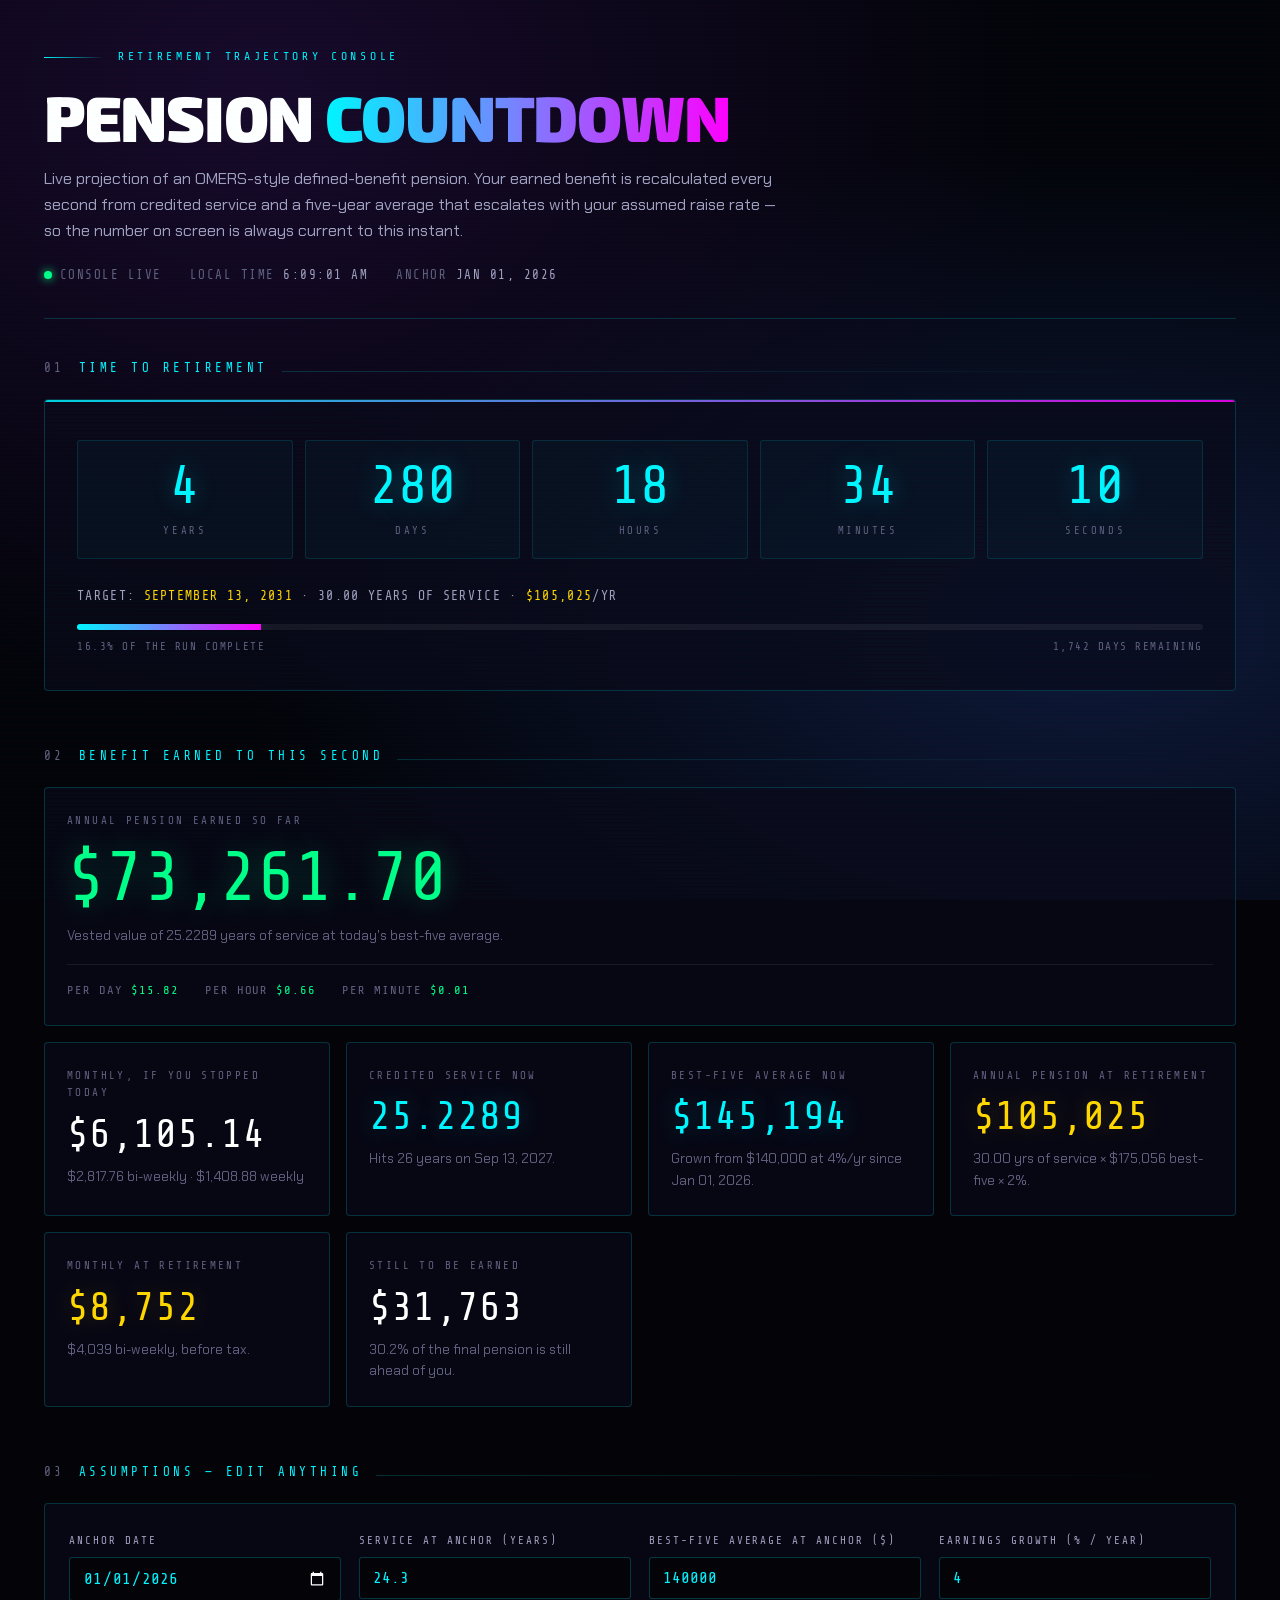
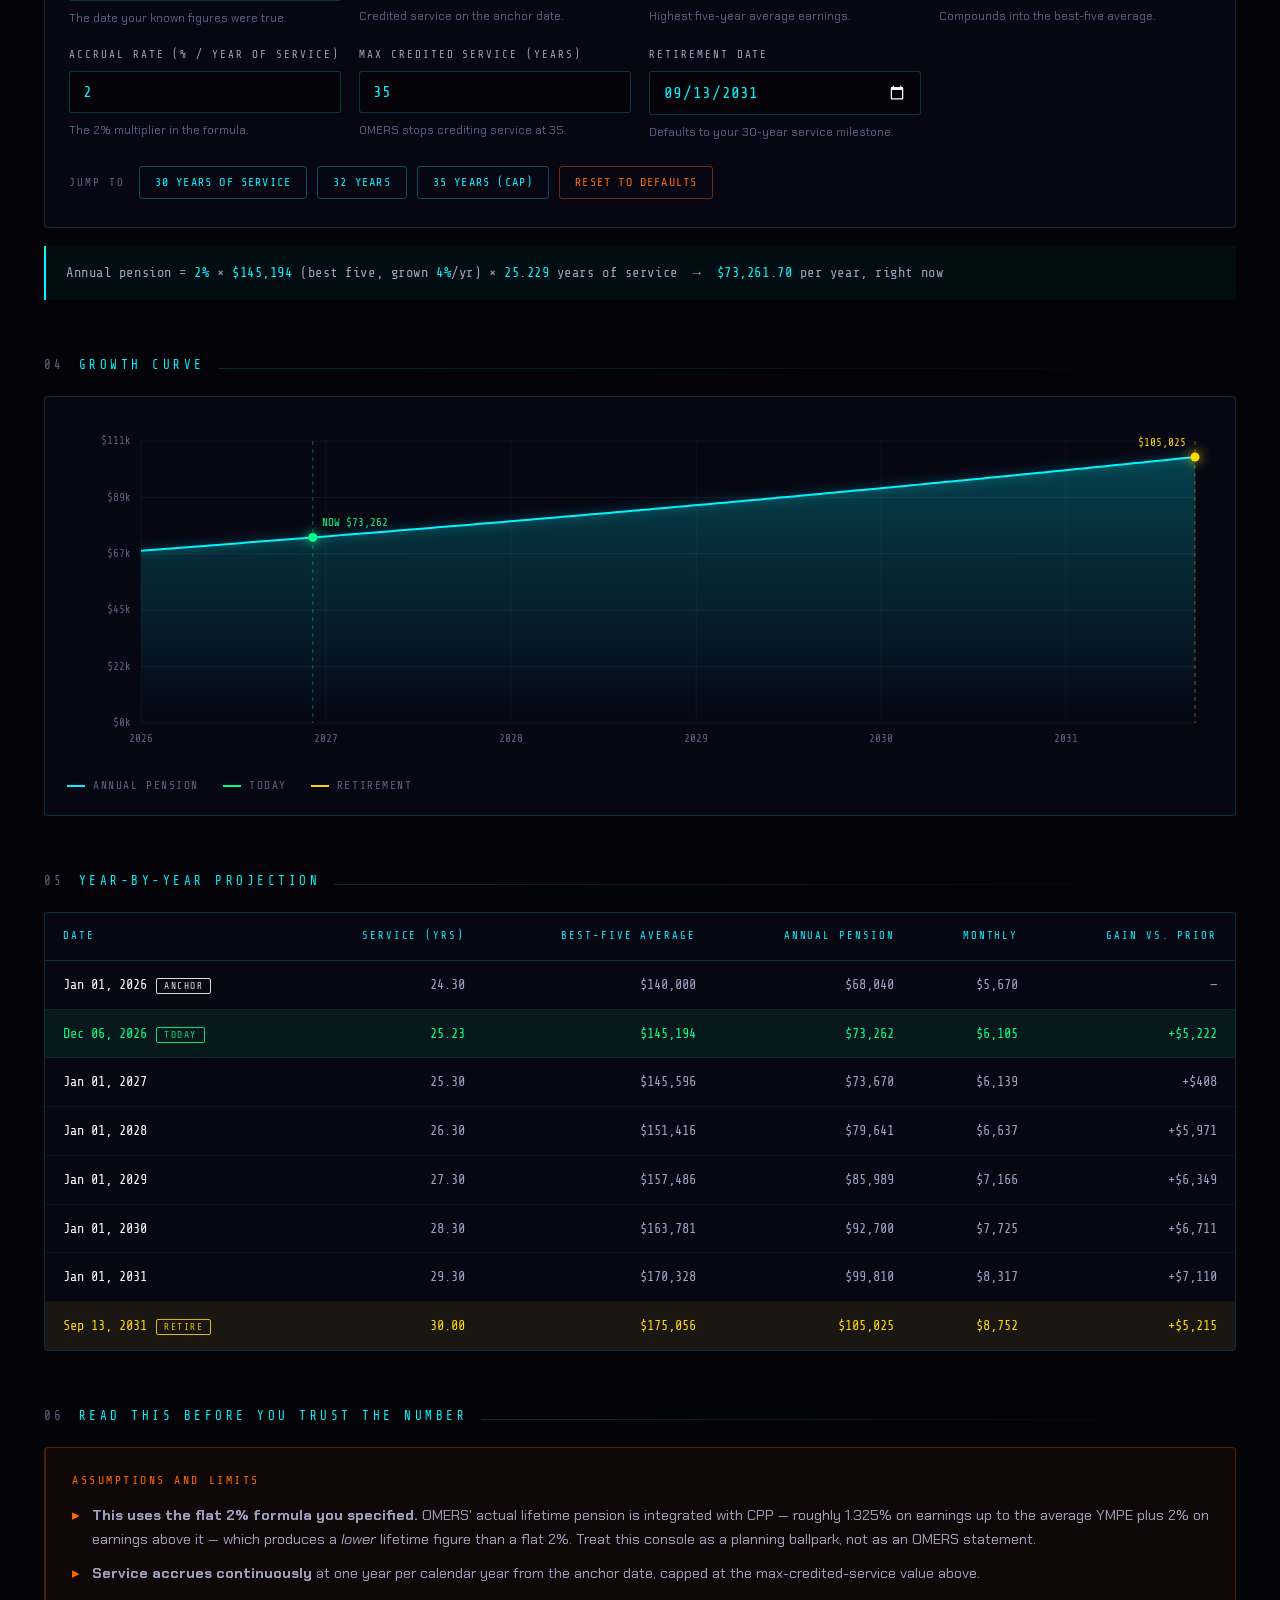
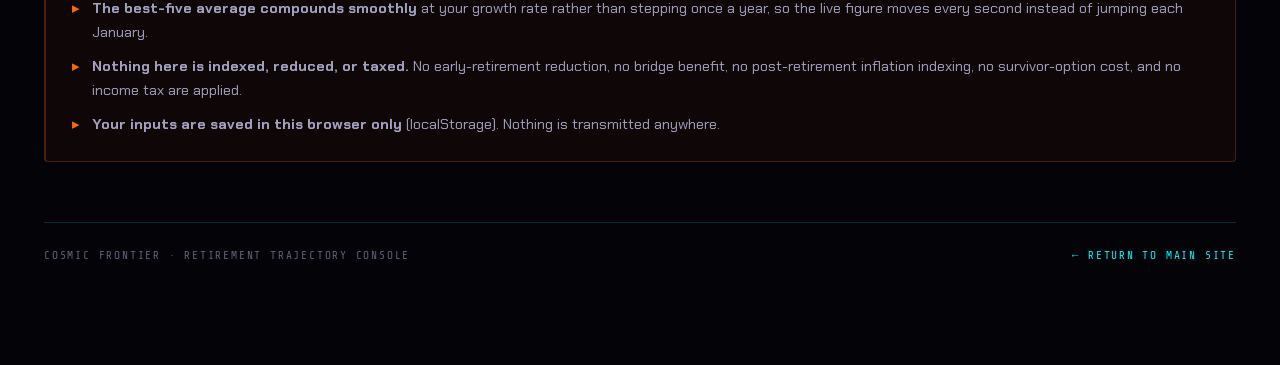
==== pension.html @ 369b57d6 "Add pension retirement countdown calculator page Adds pension.html, a self-contained live console pr" ====
<!DOCTYPE html>
<html lang="en">
<head>
<meta charset="UTF-8">
<meta name="viewport" content="width=device-width, initial-scale=1.0">
<title>PENSION COUNTDOWN — Retirement Trajectory Console</title>
<link rel="preconnect" href="https://fonts.googleapis.com">
<link rel="preconnect" href="https://fonts.gstatic.com" crossorigin>
<link href="https://fonts.googleapis.com/css2?family=Chakra+Petch:wght@300;400;600;700&family=Exo+2:wght@100;300;400;700;900&family=Share+Tech+Mono&display=swap" rel="stylesheet">
<style>
/* ═══════════════════════════════════════════════════════════════
   PENSION COUNTDOWN — Retirement Trajectory Console
   ═══════════════════════════════════════════════════════════════ */

:root {
    --void-black: #030308;
    --deep-space: #0a0a1a;
    --nebula-purple: #1a0a2e;
    --cosmic-blue: #0f1a3d;

    --plasma-cyan: #00f5ff;
    --plasma-cyan-dim: #00f5ff40;
    --energy-orange: #ff6a00;
    --stellar-gold: #ffd700;
    --quantum-magenta: #ff00ff;
    --alien-green: #00ff88;

    --starlight: #ffffff;
    --nebula-fog: #a0a0c0;
    --dim-star: #606080;

    --gradient-plasma: linear-gradient(90deg, var(--plasma-cyan), var(--quantum-magenta));
    --gradient-energy: linear-gradient(90deg, var(--energy-orange), var(--stellar-gold));

    --font-display: 'Exo 2', sans-serif;
    --font-body: 'Chakra Petch', sans-serif;
    --font-mono: 'Share Tech Mono', monospace;

    --panel: rgba(10, 10, 26, 0.72);
    --panel-line: rgba(0, 245, 255, 0.18);
}

*, *::before, *::after { margin: 0; padding: 0; box-sizing: border-box; }

html { font-size: 16px; scroll-behavior: smooth; }

body {
    font-family: var(--font-body);
    background: var(--void-black);
    color: var(--starlight);
    line-height: 1.6;
    overflow-x: hidden;
    min-height: 100vh;
}

#starfield {
    position: fixed;
    inset: 0;
    width: 100%;
    height: 100%;
    z-index: -2;
    background:
        radial-gradient(ellipse at 20% 10%, rgba(26, 10, 46, 0.9) 0%, transparent 55%),
        radial-gradient(ellipse at 85% 70%, rgba(15, 26, 61, 0.9) 0%, transparent 55%),
        var(--void-black);
}

.scan-lines {
    position: fixed;
    inset: 0;
    z-index: 1000;
    pointer-events: none;
    background: repeating-linear-gradient(
        0deg, transparent, transparent 2px,
        rgba(0, 245, 255, 0.012) 2px, rgba(0, 245, 255, 0.012) 4px
    );
}

.wrap {
    max-width: 1240px;
    margin: 0 auto;
    padding: 0 24px 100px;
}

/* ── Header ───────────────────────────────────────────────────── */
header.console-head {
    padding: 48px 0 32px;
    border-bottom: 1px solid var(--panel-line);
    margin-bottom: 40px;
}

.eyebrow {
    display: flex;
    align-items: center;
    gap: 14px;
    font-family: var(--font-mono);
    font-size: 0.72rem;
    letter-spacing: 0.32em;
    color: var(--plasma-cyan);
    text-transform: uppercase;
    margin-bottom: 18px;
}
.eyebrow .line { flex: 0 0 60px; height: 1px; background: linear-gradient(90deg, var(--plasma-cyan), transparent); }

h1 {
    font-family: var(--font-display);
    font-weight: 900;
    font-size: clamp(2.1rem, 6vw, 4rem);
    line-height: 1.02;
    letter-spacing: -0.02em;
    text-transform: uppercase;
}
h1 .accent {
    background: var(--gradient-plasma);
    -webkit-background-clip: text;
    background-clip: text;
    color: transparent;
}

.subhead {
    margin-top: 16px;
    max-width: 74ch;
    color: var(--nebula-fog);
    font-size: 1.02rem;
}

.status-row {
    display: flex;
    flex-wrap: wrap;
    gap: 10px 28px;
    margin-top: 22px;
    font-family: var(--font-mono);
    font-size: 0.78rem;
    letter-spacing: 0.12em;
    color: var(--dim-star);
    text-transform: uppercase;
}
.status-row b { color: var(--nebula-fog); font-weight: 400; }
.status-dot {
    display: inline-block;
    width: 8px; height: 8px;
    border-radius: 50%;
    background: var(--alien-green);
    box-shadow: 0 0 10px var(--alien-green);
    margin-right: 8px;
    animation: pulse 2s ease-in-out infinite;
}
@keyframes pulse { 0%,100% { opacity: 1; } 50% { opacity: 0.35; } }

/* ── Section scaffolding ──────────────────────────────────────── */
section { margin-bottom: 56px; }

.sec-title {
    display: flex;
    align-items: baseline;
    gap: 14px;
    font-family: var(--font-mono);
    font-size: 0.78rem;
    letter-spacing: 0.28em;
    text-transform: uppercase;
    color: var(--plasma-cyan);
    margin-bottom: 20px;
}
.sec-title::after {
    content: '';
    flex: 1;
    height: 1px;
    background: linear-gradient(90deg, var(--panel-line), transparent);
}
.sec-title .num { color: var(--dim-star); }

/* ── Countdown ────────────────────────────────────────────────── */
.countdown-panel {
    background: var(--panel);
    border: 1px solid var(--panel-line);
    border-radius: 4px;
    padding: 40px 32px 34px;
    position: relative;
    overflow: hidden;
}
.countdown-panel::before {
    content: '';
    position: absolute;
    top: 0; left: 0; right: 0;
    height: 2px;
    background: var(--gradient-plasma);
    opacity: 0.85;
}

.clock {
    display: grid;
    grid-template-columns: repeat(auto-fit, minmax(112px, 1fr));
    gap: 12px;
    text-align: center;
}
.clock .unit {
    padding: 18px 8px;
    border: 1px solid rgba(0, 245, 255, 0.12);
    border-radius: 3px;
    background: rgba(0, 245, 255, 0.03);
}
.clock .val {
    display: block;
    font-family: var(--font-mono);
    font-size: clamp(2rem, 5.6vw, 3.4rem);
    line-height: 1;
    color: var(--plasma-cyan);
    text-shadow: 0 0 24px var(--plasma-cyan-dim);
    font-variant-numeric: tabular-nums;
}
.clock .lbl {
    display: block;
    margin-top: 10px;
    font-family: var(--font-mono);
    font-size: 0.66rem;
    letter-spacing: 0.24em;
    text-transform: uppercase;
    color: var(--dim-star);
}

.retire-line {
    margin-top: 26px;
    font-family: var(--font-mono);
    font-size: 0.82rem;
    letter-spacing: 0.1em;
    color: var(--nebula-fog);
    text-transform: uppercase;
}
.retire-line strong { color: var(--stellar-gold); font-weight: 400; }

.progress-shell {
    margin-top: 18px;
    height: 6px;
    background: rgba(255, 255, 255, 0.06);
    border-radius: 99px;
    overflow: hidden;
}
.progress-fill {
    height: 100%;
    width: 0%;
    background: var(--gradient-plasma);
    box-shadow: 0 0 18px var(--plasma-cyan-dim);
    transition: width 0.6s ease;
}
.progress-meta {
    display: flex;
    justify-content: space-between;
    margin-top: 8px;
    font-family: var(--font-mono);
    font-size: 0.68rem;
    letter-spacing: 0.14em;
    color: var(--dim-star);
    text-transform: uppercase;
}

/* ── Live value cards ─────────────────────────────────────────── */
.cards {
    display: grid;
    grid-template-columns: repeat(auto-fit, minmax(258px, 1fr));
    gap: 16px;
}
.card {
    background: var(--panel);
    border: 1px solid var(--panel-line);
    border-radius: 4px;
    padding: 24px 22px;
    position: relative;
}
.card.hero-card { grid-column: 1 / -1; }
.card .k {
    font-family: var(--font-mono);
    font-size: 0.68rem;
    letter-spacing: 0.22em;
    text-transform: uppercase;
    color: var(--dim-star);
    display: block;
    margin-bottom: 12px;
}
.card .v {
    font-family: var(--font-mono);
    font-size: clamp(1.7rem, 3.4vw, 2.5rem);
    line-height: 1.05;
    color: var(--starlight);
    font-variant-numeric: tabular-nums;
    word-break: break-word;
}
.card.hero-card .v {
    font-size: clamp(2.4rem, 7vw, 4.4rem);
    color: var(--alien-green);
    text-shadow: 0 0 30px rgba(0, 255, 136, 0.28);
}
.card .v.gold { color: var(--stellar-gold); text-shadow: 0 0 24px rgba(255, 215, 0, 0.22); }
.card .v.cyan { color: var(--plasma-cyan); text-shadow: 0 0 24px var(--plasma-cyan-dim); }
.card .sub {
    margin-top: 10px;
    font-size: 0.84rem;
    color: var(--nebula-fog);
}
.card .sub em { color: var(--dim-star); font-style: normal; }

.tick-rates {
    display: flex;
    flex-wrap: wrap;
    gap: 8px 26px;
    margin-top: 18px;
    padding-top: 16px;
    border-top: 1px solid rgba(255, 255, 255, 0.07);
    font-family: var(--font-mono);
    font-size: 0.76rem;
    letter-spacing: 0.08em;
    color: var(--dim-star);
    text-transform: uppercase;
}
.tick-rates span b { color: var(--alien-green); font-weight: 400; }

/* ── Inputs ───────────────────────────────────────────────────── */
.input-grid {
    display: grid;
    grid-template-columns: repeat(auto-fit, minmax(232px, 1fr));
    gap: 18px;
    background: var(--panel);
    border: 1px solid var(--panel-line);
    border-radius: 4px;
    padding: 28px 24px;
}
.field { display: flex; flex-direction: column; gap: 8px; }
.field label {
    font-family: var(--font-mono);
    font-size: 0.68rem;
    letter-spacing: 0.18em;
    text-transform: uppercase;
    color: var(--nebula-fog);
}
.field .hint { font-size: 0.74rem; color: var(--dim-star); letter-spacing: 0; text-transform: none; font-family: var(--font-body); }
.field input {
    background: rgba(3, 3, 8, 0.85);
    border: 1px solid rgba(0, 245, 255, 0.22);
    border-radius: 3px;
    color: var(--plasma-cyan);
    font-family: var(--font-mono);
    font-size: 1rem;
    padding: 11px 13px;
    width: 100%;
    transition: border-color 0.2s, box-shadow 0.2s;
}
.field input:focus {
    outline: none;
    border-color: var(--plasma-cyan);
    box-shadow: 0 0 0 3px rgba(0, 245, 255, 0.12);
}
.field input::-webkit-calendar-picker-indicator { filter: invert(1) hue-rotate(140deg); cursor: pointer; }

.presets {
    grid-column: 1 / -1;
    display: flex;
    flex-wrap: wrap;
    align-items: center;
    gap: 10px;
    padding-top: 6px;
}
.presets .plabel {
    font-family: var(--font-mono);
    font-size: 0.68rem;
    letter-spacing: 0.18em;
    text-transform: uppercase;
    color: var(--dim-star);
    margin-right: 4px;
}
button.chip {
    background: transparent;
    border: 1px solid rgba(0, 245, 255, 0.3);
    color: var(--plasma-cyan);
    font-family: var(--font-mono);
    font-size: 0.74rem;
    letter-spacing: 0.1em;
    text-transform: uppercase;
    padding: 9px 15px;
    border-radius: 3px;
    cursor: pointer;
    transition: background 0.2s, box-shadow 0.2s, color 0.2s;
}
button.chip:hover {
    background: rgba(0, 245, 255, 0.1);
    box-shadow: 0 0 18px var(--plasma-cyan-dim);
}
button.chip.warn { border-color: rgba(255, 106, 0, 0.4); color: var(--energy-orange); }
button.chip.warn:hover { background: rgba(255, 106, 0, 0.1); box-shadow: 0 0 18px rgba(255, 106, 0, 0.25); }

.formula-strip {
    margin-top: 18px;
    padding: 16px 20px;
    border-left: 2px solid var(--plasma-cyan);
    background: rgba(0, 245, 255, 0.045);
    font-family: var(--font-mono);
    font-size: 0.86rem;
    color: var(--nebula-fog);
    letter-spacing: 0.04em;
    overflow-x: auto;
}
.formula-strip b { color: var(--plasma-cyan); font-weight: 400; }

/* ── Chart ────────────────────────────────────────────────────── */
.chart-panel {
    background: var(--panel);
    border: 1px solid var(--panel-line);
    border-radius: 4px;
    padding: 26px 22px 20px;
}
.chart-wrap { position: relative; width: 100%; }
canvas#growthChart { width: 100%; height: 340px; display: block; }
.legend {
    display: flex;
    flex-wrap: wrap;
    gap: 8px 24px;
    margin-top: 14px;
    font-family: var(--font-mono);
    font-size: 0.7rem;
    letter-spacing: 0.14em;
    text-transform: uppercase;
    color: var(--dim-star);
}
.legend i { display: inline-block; width: 18px; height: 2px; margin-right: 8px; vertical-align: middle; }

/* ── Table ────────────────────────────────────────────────────── */
.table-scroll {
    overflow-x: auto;
    background: var(--panel);
    border: 1px solid var(--panel-line);
    border-radius: 4px;
}
table {
    width: 100%;
    border-collapse: collapse;
    font-family: var(--font-mono);
    font-size: 0.85rem;
    min-width: 720px;
}
thead th {
    text-align: right;
    padding: 15px 18px;
    font-size: 0.66rem;
    letter-spacing: 0.18em;
    text-transform: uppercase;
    color: var(--plasma-cyan);
    border-bottom: 1px solid var(--panel-line);
    white-space: nowrap;
    font-weight: 400;
}
thead th:first-child { text-align: left; }
tbody td {
    text-align: right;
    padding: 13px 18px;
    border-bottom: 1px solid rgba(255, 255, 255, 0.045);
    color: var(--nebula-fog);
    font-variant-numeric: tabular-nums;
    white-space: nowrap;
}
tbody td:first-child { text-align: left; color: var(--starlight); }
tbody tr:hover td { background: rgba(0, 245, 255, 0.04); }
tbody tr.now-row td { background: rgba(0, 255, 136, 0.07); color: var(--alien-green); }
tbody tr.now-row td:first-child { color: var(--alien-green); }
tbody tr.retire-row td {
    background: rgba(255, 215, 0, 0.08);
    color: var(--stellar-gold);
    border-bottom: none;
}
tbody tr.retire-row td:first-child { color: var(--stellar-gold); }
.tag {
    font-size: 0.6rem;
    letter-spacing: 0.16em;
    padding: 2px 7px;
    border: 1px solid currentColor;
    border-radius: 2px;
    margin-left: 9px;
    opacity: 0.85;
}

/* ── Notes ────────────────────────────────────────────────────── */
.notes {
    background: rgba(255, 106, 0, 0.05);
    border: 1px solid rgba(255, 106, 0, 0.25);
    border-left-width: 2px;
    border-radius: 4px;
    padding: 24px 26px;
}
.notes h3 {
    font-family: var(--font-mono);
    font-size: 0.72rem;
    letter-spacing: 0.22em;
    text-transform: uppercase;
    color: var(--energy-orange);
    margin-bottom: 14px;
    font-weight: 400;
}
.notes ul { list-style: none; display: grid; gap: 11px; }
.notes li {
    padding-left: 20px;
    position: relative;
    color: var(--nebula-fog);
    font-size: 0.92rem;
}
.notes li::before {
    content: '▸';
    position: absolute;
    left: 0;
    color: var(--energy-orange);
}

footer.console-foot {
    margin-top: 60px;
    padding-top: 24px;
    border-top: 1px solid var(--panel-line);
    font-family: var(--font-mono);
    font-size: 0.7rem;
    letter-spacing: 0.16em;
    text-transform: uppercase;
    color: var(--dim-star);
    display: flex;
    flex-wrap: wrap;
    justify-content: space-between;
    gap: 12px;
}
footer.console-foot a { color: var(--plasma-cyan); text-decoration: none; }
footer.console-foot a:hover { text-shadow: 0 0 12px var(--plasma-cyan-dim); }

@media (max-width: 600px) {
    .wrap { padding: 0 16px 70px; }
    header.console-head { padding: 32px 0 24px; }
    .countdown-panel { padding: 28px 18px 24px; }
    .clock { grid-template-columns: repeat(2, 1fr); }
    .input-grid { padding: 22px 18px; }
}

@media (prefers-reduced-motion: reduce) {
    .status-dot { animation: none; }
    .progress-fill { transition: none; }
}
</style>
</head>
<body>
<div id="starfield"></div>
<div class="scan-lines"></div>

<div class="wrap">

<header class="console-head">
    <div class="eyebrow"><span class="line"></span><span>Retirement Trajectory Console</span></div>
    <h1>PENSION <span class="accent">COUNTDOWN</span></h1>
    <p class="subhead">
        Live projection of an OMERS-style defined-benefit pension. Your earned benefit is recalculated
        every second from credited service and a five-year average that escalates with your assumed
        raise rate — so the number on screen is always current to this instant.
    </p>
    <div class="status-row">
        <span><span class="status-dot"></span>Console live</span>
        <span>Local time <b id="localClock">—</b></span>
        <span>Anchor <b id="anchorEcho">—</b></span>
    </div>
</header>

<!-- ══ COUNTDOWN ══ -->
<section>
    <div class="sec-title"><span class="num">01</span><span>Time to retirement</span></div>
    <div class="countdown-panel">
        <div class="clock">
            <div class="unit"><span class="val" id="cdYears">—</span><span class="lbl">Years</span></div>
            <div class="unit"><span class="val" id="cdDays">—</span><span class="lbl">Days</span></div>
            <div class="unit"><span class="val" id="cdHours">—</span><span class="lbl">Hours</span></div>
            <div class="unit"><span class="val" id="cdMins">—</span><span class="lbl">Minutes</span></div>
            <div class="unit"><span class="val" id="cdSecs">—</span><span class="lbl">Seconds</span></div>
        </div>
        <p class="retire-line" id="retireLine">—</p>
        <div class="progress-shell"><div class="progress-fill" id="progressFill"></div></div>
        <div class="progress-meta">
            <span id="progLeft">—</span>
            <span id="progRight">—</span>
        </div>
    </div>
</section>

<!-- ══ LIVE VALUE ══ -->
<section>
    <div class="sec-title"><span class="num">02</span><span>Benefit earned to this second</span></div>
    <div class="cards">
        <div class="card hero-card">
            <span class="k">Annual pension earned so far</span>
            <span class="v" id="liveAnnual">—</span>
            <p class="sub" id="liveAnnualSub">—</p>
            <div class="tick-rates">
                <span>Per day <b id="ratePerDay">—</b></span>
                <span>Per hour <b id="ratePerHour">—</b></span>
                <span>Per minute <b id="ratePerMin">—</b></span>
            </div>
        </div>

        <div class="card">
            <span class="k">Monthly, if you stopped today</span>
            <span class="v" id="liveMonthly">—</span>
            <p class="sub" id="liveBiweekly">—</p>
        </div>

        <div class="card">
            <span class="k">Credited service now</span>
            <span class="v cyan" id="liveService">—</span>
            <p class="sub" id="liveServiceSub">—</p>
        </div>

        <div class="card">
            <span class="k">Best-five average now</span>
            <span class="v cyan" id="liveBest5">—</span>
            <p class="sub" id="liveBest5Sub">—</p>
        </div>

        <div class="card">
            <span class="k">Annual pension at retirement</span>
            <span class="v gold" id="finalAnnual">—</span>
            <p class="sub" id="finalAnnualSub">—</p>
        </div>

        <div class="card">
            <span class="k">Monthly at retirement</span>
            <span class="v gold" id="finalMonthly">—</span>
            <p class="sub" id="finalMonthlySub">—</p>
        </div>

        <div class="card">
            <span class="k">Still to be earned</span>
            <span class="v" id="remainingAnnual">—</span>
            <p class="sub" id="remainingSub">—</p>
        </div>
    </div>
</section>

<!-- ══ INPUTS ══ -->
<section>
    <div class="sec-title"><span class="num">03</span><span>Assumptions — edit anything</span></div>
    <div class="input-grid">
        <div class="field">
            <label for="inAnchorDate">Anchor date</label>
            <input type="date" id="inAnchorDate" value="2026-01-01">
            <span class="hint">The date your known figures were true.</span>
        </div>
        <div class="field">
            <label for="inService">Service at anchor (years)</label>
            <input type="number" id="inService" value="24.3" step="0.1" min="0" max="45">
            <span class="hint">Credited service on the anchor date.</span>
        </div>
        <div class="field">
            <label for="inBest5">Best-five average at anchor ($)</label>
            <input type="number" id="inBest5" value="140000" step="1000" min="0">
            <span class="hint">Highest five-year average earnings.</span>
        </div>
        <div class="field">
            <label for="inGrowth">Earnings growth (% / year)</label>
            <input type="number" id="inGrowth" value="4" step="0.1" min="0" max="25">
            <span class="hint">Compounds into the best-five average.</span>
        </div>
        <div class="field">
            <label for="inAccrual">Accrual rate (% / year of service)</label>
            <input type="number" id="inAccrual" value="2" step="0.05" min="0" max="5">
            <span class="hint">The 2% multiplier in the formula.</span>
        </div>
        <div class="field">
            <label for="inCap">Max credited service (years)</label>
            <input type="number" id="inCap" value="35" step="1" min="1" max="45">
            <span class="hint">OMERS stops crediting service at 35.</span>
        </div>
        <div class="field">
            <label for="inRetireDate">Retirement date</label>
            <input type="date" id="inRetireDate">
            <span class="hint">Defaults to your 30-year service milestone.</span>
        </div>

        <div class="presets">
            <span class="plabel">Jump to</span>
            <button class="chip" type="button" data-service="30">30 years of service</button>
            <button class="chip" type="button" data-service="32">32 years</button>
            <button class="chip" type="button" data-service="35">35 years (cap)</button>
            <button class="chip warn" type="button" id="resetBtn">Reset to defaults</button>
        </div>
    </div>

    <div class="formula-strip">
        Annual pension = <b id="fAccrual">2%</b> × <b id="fBest5">$140,000</b> (best five, grown
        <b id="fGrowth">4%</b>/yr) × <b id="fService">24.3</b> years of service
        &nbsp;→&nbsp; <b id="fResult">—</b> per year, right now
    </div>
</section>

<!-- ══ CHART ══ -->
<section>
    <div class="sec-title"><span class="num">04</span><span>Growth curve</span></div>
    <div class="chart-panel">
        <div class="chart-wrap"><canvas id="growthChart"></canvas></div>
        <div class="legend">
            <span><i style="background:#00f5ff"></i>Annual pension</span>
            <span><i style="background:#00ff88"></i>Today</span>
            <span><i style="background:#ffd700"></i>Retirement</span>
        </div>
    </div>
</section>

<!-- ══ TABLE ══ -->
<section>
    <div class="sec-title"><span class="num">05</span><span>Year-by-year projection</span></div>
    <div class="table-scroll">
        <table>
            <thead>
                <tr>
                    <th>Date</th>
                    <th>Service (yrs)</th>
                    <th>Best-five average</th>
                    <th>Annual pension</th>
                    <th>Monthly</th>
                    <th>Gain vs. prior</th>
                </tr>
            </thead>
            <tbody id="projBody"></tbody>
        </table>
    </div>
</section>

<!-- ══ NOTES ══ -->
<section>
    <div class="sec-title"><span class="num">06</span><span>Read this before you trust the number</span></div>
    <div class="notes">
        <h3>Assumptions and limits</h3>
        <ul>
            <li><strong>This uses the flat 2% formula you specified.</strong> OMERS' actual lifetime
                pension is integrated with CPP — roughly 1.325% on earnings up to the average YMPE plus
                2% on earnings above it — which produces a <em>lower</em> lifetime figure than a flat 2%.
                Treat this console as a planning ballpark, not as an OMERS statement.</li>
            <li><strong>Service accrues continuously</strong> at one year per calendar year from the
                anchor date, capped at the max-credited-service value above.</li>
            <li><strong>The best-five average compounds smoothly</strong> at your growth rate rather than
                stepping once a year, so the live figure moves every second instead of jumping each January.</li>
            <li><strong>Nothing here is indexed, reduced, or taxed.</strong> No early-retirement reduction,
                no bridge benefit, no post-retirement inflation indexing, no survivor-option cost, and no
                income tax are applied.</li>
            <li><strong>Your inputs are saved in this browser only</strong> (localStorage). Nothing is
                transmitted anywhere.</li>
        </ul>
    </div>
</section>

<footer class="console-foot">
    <span>Cosmic Frontier · Retirement Trajectory Console</span>
    <span><a href="index.html">← Return to main site</a></span>
</footer>

</div>

<script>
/* ═══════════════════════════════════════════════════════════════
   PENSION COUNTDOWN — logic
   ═══════════════════════════════════════════════════════════════ */

const MS_DAY  = 86400000;
const DAYS_YR = 365.2425;
const MS_YEAR = DAYS_YR * MS_DAY;

const DEFAULTS = {
    anchorDate: '2026-01-01',
    service:    24.3,
    best5:      140000,
    growth:     4,
    accrual:    2,
    cap:        35,
    retireDate: null      // derived: the 30-year service milestone
};

const STORE_KEY = 'cf-pension-console-v1';

const el = id => document.getElementById(id);

const inputs = {
    anchorDate: el('inAnchorDate'),
    service:    el('inService'),
    best5:      el('inBest5'),
    growth:     el('inGrowth'),
    accrual:    el('inAccrual'),
    cap:        el('inCap'),
    retireDate: el('inRetireDate')
};

/* ── Formatting ───────────────────────────────────────────────── */
const nf0 = new Intl.NumberFormat('en-US', { minimumFractionDigits: 0, maximumFractionDigits: 0 });
const nf2 = new Intl.NumberFormat('en-US', { minimumFractionDigits: 2, maximumFractionDigits: 2 });
const money0 = n => '$' + nf0.format(Math.round(n));
const money2 = n => '$' + nf2.format(n);
const pct = n => n.toFixed(n % 1 === 0 ? 0 : 2) + '%';

const DATE_FMT = new Intl.DateTimeFormat('en-US', { year: 'numeric', month: 'long', day: 'numeric' });
const SHORT_FMT = new Intl.DateTimeFormat('en-US', { year: 'numeric', month: 'short', day: '2-digit' });

/* Parse a yyyy-mm-dd input as LOCAL midnight (not UTC, which would shift the day). */
function parseDate(str) {
    if (!str) return null;
    const [y, m, d] = str.split('-').map(Number);
    if (!y || !m || !d) return null;
    return new Date(y, m - 1, d, 0, 0, 0, 0);
}
function toInputValue(date) {
    const p = n => String(n).padStart(2, '0');
    return `${date.getFullYear()}-${p(date.getMonth() + 1)}-${p(date.getDate())}`;
}

/* ── Model ────────────────────────────────────────────────────── */
function readConfig() {
    const anchor = parseDate(inputs.anchorDate.value) || parseDate(DEFAULTS.anchorDate);
    const num = (input, fallback) => {
        const v = parseFloat(input.value);
        return Number.isFinite(v) ? v : fallback;
    };
    return {
        anchor,
        service: Math.max(0, num(inputs.service, DEFAULTS.service)),
        best5:   Math.max(0, num(inputs.best5,   DEFAULTS.best5)),
        growth:  Math.max(0, num(inputs.growth,  DEFAULTS.growth)) / 100,
        accrual: Math.max(0, num(inputs.accrual, DEFAULTS.accrual)) / 100,
        cap:     Math.max(0.01, num(inputs.cap,  DEFAULTS.cap)),
        retire:  parseDate(inputs.retireDate.value)
    };
}

/* State of the pension at an arbitrary instant. */
function projectAt(cfg, when) {
    const elapsedYears = (when - cfg.anchor) / MS_YEAR;
    const rawService = cfg.service + elapsedYears;
    const service = Math.min(Math.max(rawService, 0), cfg.cap);
    const best5 = cfg.best5 * Math.pow(1 + cfg.growth, elapsedYears);
    const annual = cfg.accrual * best5 * service;
    return { elapsedYears, rawService, service, best5, annual, capped: rawService > cfg.cap };
}

/* Date on which credited service reaches `target` years. */
function dateAtService(cfg, target) {
    const years = target - cfg.service;
    return new Date(cfg.anchor.getTime() + years * MS_YEAR);
}

/* ── Countdown breakdown ──────────────────────────────────────── */
function breakdown(msLeft) {
    let ms = Math.max(0, msLeft);
    const years = Math.floor(ms / MS_YEAR);
    ms -= years * MS_YEAR;
    const days = Math.floor(ms / MS_DAY);
    ms -= days * MS_DAY;
    const hours = Math.floor(ms / 3600000);
    ms -= hours * 3600000;
    const minutes = Math.floor(ms / 60000);
    ms -= minutes * 60000;
    const seconds = Math.floor(ms / 1000);
    return { years, days, hours, minutes, seconds };
}

/* ── Persistence ──────────────────────────────────────────────── */
function save() {
    const data = {};
    for (const [key, input] of Object.entries(inputs)) data[key] = input.value;
    try { localStorage.setItem(STORE_KEY, JSON.stringify(data)); } catch (e) { /* private mode */ }
}
function load() {
    let data = null;
    try { data = JSON.parse(localStorage.getItem(STORE_KEY) || 'null'); } catch (e) { /* ignore */ }
    if (!data) return false;
    let any = false;
    for (const [key, input] of Object.entries(inputs)) {
        if (typeof data[key] === 'string' && data[key] !== '') { input.value = data[key]; any = true; }
    }
    return any;
}
function applyDefaults() {
    inputs.anchorDate.value = DEFAULTS.anchorDate;
    inputs.service.value    = DEFAULTS.service;
    inputs.best5.value      = DEFAULTS.best5;
    inputs.growth.value     = DEFAULTS.growth;
    inputs.accrual.value    = DEFAULTS.accrual;
    inputs.cap.value        = DEFAULTS.cap;
    inputs.retireDate.value = toInputValue(dateAtService(readConfig(), 30));
}

/* ── Render: everything that ticks ────────────────────────────── */
let cfg = null;
let chartPoints = null;

function renderLive() {
    const now = new Date();
    const nowState = projectAt(cfg, now);
    const retire = cfg.retire;

    el('localClock').textContent = now.toLocaleTimeString('en-US');

    /* Countdown */
    const msLeft = retire - now;
    const b = breakdown(msLeft);
    const reached = msLeft <= 0;

    el('cdYears').textContent = reached ? '0' : b.years;
    el('cdDays').textContent  = reached ? '0'  : String(b.days).padStart(2, '0');
    el('cdHours').textContent = reached ? '00' : String(b.hours).padStart(2, '0');
    el('cdMins').textContent  = reached ? '00' : String(b.minutes).padStart(2, '0');
    el('cdSecs').textContent  = reached ? '00' : String(b.seconds).padStart(2, '0');

    const retireState = projectAt(cfg, retire);

    el('retireLine').innerHTML = reached
        ? `Retirement date reached — <strong>${DATE_FMT.format(retire)}</strong> · final pension <strong>${money0(retireState.annual)}</strong>/yr`
        : `Target: <strong>${DATE_FMT.format(retire)}</strong> · ${retireState.service.toFixed(2)} years of service · <strong>${money0(retireState.annual)}</strong>/yr`;

    /* Progress from anchor → retirement */
    const span = retire - cfg.anchor;
    const done = span > 0 ? Math.min(1, Math.max(0, (now - cfg.anchor) / span)) : 1;
    el('progressFill').style.width = (done * 100).toFixed(2) + '%';
    el('progLeft').textContent = `${(done * 100).toFixed(1)}% of the run complete`;
    el('progRight').textContent = reached
        ? 'Countdown complete'
        : `${nf0.format(Math.ceil(msLeft / MS_DAY))} days remaining`;

    /* Live benefit */
    el('liveAnnual').textContent = money2(nowState.annual);
    el('liveAnnualSub').innerHTML = nowState.capped
        ? `<em>Service capped at ${cfg.cap} years — growth now comes from earnings only.</em>`
        : `<em>Vested value of ${nowState.service.toFixed(4)} years of service at today's best-five average.</em>`;

    el('liveMonthly').textContent = money2(nowState.annual / 12);
    el('liveBiweekly').innerHTML = `<em>${money2(nowState.annual / 26)} bi-weekly · ${money2(nowState.annual / 52)} weekly</em>`;

    el('liveService').textContent = nowState.service.toFixed(4);
    const nextWhole = Math.min(Math.ceil(nowState.rawService + 1e-9), cfg.cap);
    el('liveServiceSub').innerHTML = nowState.rawService >= cfg.cap
        ? `<em>Maximum credited service reached.</em>`
        : `<em>Hits ${nextWhole} years on ${SHORT_FMT.format(dateAtService(cfg, nextWhole))}.</em>`;

    el('liveBest5').textContent = money0(nowState.best5);
    el('liveBest5Sub').innerHTML = `<em>Grown from ${money0(cfg.best5)} at ${pct(cfg.growth * 100)}/yr since ${SHORT_FMT.format(cfg.anchor)}.</em>`;

    /* Growth rates — measured, so the service cap is respected automatically */
    const perDay = projectAt(cfg, new Date(now.getTime() + MS_DAY)).annual - nowState.annual;
    el('ratePerDay').textContent  = money2(perDay);
    el('ratePerHour').textContent = money2(perDay / 24);
    el('ratePerMin').textContent  = money2(perDay / 1440);

    /* Retirement figures */
    el('finalAnnual').textContent = money0(retireState.annual);
    el('finalAnnualSub').innerHTML = `<em>${retireState.service.toFixed(2)} yrs of service × ${money0(retireState.best5)} best-five × ${pct(cfg.accrual * 100)}.</em>`;
    el('finalMonthly').textContent = money0(retireState.annual / 12);
    el('finalMonthlySub').innerHTML = `<em>${money0(retireState.annual / 26)} bi-weekly, before tax.</em>`;

    const remaining = Math.max(0, retireState.annual - nowState.annual);
    el('remainingAnnual').textContent = money0(remaining);
    el('remainingSub').innerHTML = reached
        ? `<em>Fully earned.</em>`
        : `<em>${((remaining / retireState.annual) * 100).toFixed(1)}% of the final pension is still ahead of you.</em>`;

    /* Formula strip */
    el('fAccrual').textContent = pct(cfg.accrual * 100);
    el('fBest5').textContent   = money0(nowState.best5);
    el('fGrowth').textContent  = pct(cfg.growth * 100);
    el('fService').textContent = nowState.service.toFixed(3);
    el('fResult').textContent  = money2(nowState.annual);

    /* Chart marker for "today" rides along with the clock */
    if (chartPoints) drawChart(nowState, retireState);
}

/* ── Projection table ─────────────────────────────────────────── */
function renderTable() {
    const body = el('projBody');
    const now = new Date();
    const retire = cfg.retire;

    /* One row per Jan 1 from the anchor year forward, plus today and retirement. */
    const rows = [];
    const push = (date, label) => {
        if (date < cfg.anchor && label !== 'anchor') return;
        rows.push({ date, label });
    };

    push(cfg.anchor, 'anchor');
    const firstYear = cfg.anchor.getFullYear() + 1;
    const lastYear = retire.getFullYear();
    for (let y = firstYear; y <= lastYear; y++) {
        const d = new Date(y, 0, 1);
        if (d < retire) push(d, '');
    }
    push(now, 'now');
    push(retire, 'retire');

    rows.sort((a, b) => a.date - b.date);

    let prevAnnual = null;
    body.innerHTML = '';

    for (const row of rows) {
        const s = projectAt(cfg, row.date);
        const tr = document.createElement('tr');
        if (row.label === 'now') tr.className = 'now-row';
        if (row.label === 'retire') tr.className = 'retire-row';

        const tag = row.label === 'now' ? '<span class="tag">TODAY</span>'
                  : row.label === 'retire' ? '<span class="tag">RETIRE</span>'
                  : row.label === 'anchor' ? '<span class="tag">ANCHOR</span>'
                  : '';

        const gain = prevAnnual === null ? '—' : '+' + money0(s.annual - prevAnnual);

        tr.innerHTML =
            `<td>${SHORT_FMT.format(row.date)}${tag}</td>` +
            `<td>${s.service.toFixed(2)}</td>` +
            `<td>${money0(s.best5)}</td>` +
            `<td>${money0(s.annual)}</td>` +
            `<td>${money0(s.annual / 12)}</td>` +
            `<td>${gain}</td>`;

        body.appendChild(tr);
        prevAnnual = s.annual;
    }
}

/* ── Chart ────────────────────────────────────────────────────── */
const canvas = el('growthChart');
const ctx = canvas.getContext('2d');

function buildChartPoints() {
    const start = cfg.anchor.getTime();
    const end = cfg.retire.getTime();
    const span = Math.max(end - start, MS_DAY);
    const N = 160;
    const pts = [];
    for (let i = 0; i <= N; i++) {
        const t = start + (span * i) / N;
        pts.push({ t, annual: projectAt(cfg, new Date(t)).annual });
    }
    chartPoints = { pts, start, end, span };
}

function drawChart(nowState, retireState) {
    const dpr = window.devicePixelRatio || 1;
    const cssW = canvas.clientWidth || 800;
    const cssH = 340;
    if (canvas.width !== Math.round(cssW * dpr) || canvas.height !== Math.round(cssH * dpr)) {
        canvas.width = Math.round(cssW * dpr);
        canvas.height = Math.round(cssH * dpr);
    }
    ctx.setTransform(dpr, 0, 0, dpr, 0, 0);
    ctx.clearRect(0, 0, cssW, cssH);

    const padL = 74, padR = 18, padT = 18, padB = 40;
    const plotW = cssW - padL - padR;
    const plotH = cssH - padT - padB;
    if (plotW <= 10 || plotH <= 10) return;

    const { pts, start, span } = chartPoints;
    const maxY = Math.max(...pts.map(p => p.annual)) * 1.06 || 1;
    const minY = 0;

    const X = t => padL + ((t - start) / span) * plotW;
    const Y = v => padT + plotH - ((v - minY) / (maxY - minY)) * plotH;

    /* Grid + Y labels */
    ctx.font = '11px "Share Tech Mono", monospace';
    ctx.textBaseline = 'middle';
    ctx.textAlign = 'right';
    const steps = 5;
    for (let i = 0; i <= steps; i++) {
        const v = minY + ((maxY - minY) * i) / steps;
        const y = Y(v);
        ctx.strokeStyle = 'rgba(255,255,255,0.055)';
        ctx.lineWidth = 1;
        ctx.beginPath();
        ctx.moveTo(padL, y);
        ctx.lineTo(cssW - padR, y);
        ctx.stroke();
        ctx.fillStyle = '#606080';
        ctx.fillText('$' + nf0.format(Math.round(v / 1000)) + 'k', padL - 10, y);
    }

    /* X labels — one per year where it fits */
    ctx.textAlign = 'center';
    ctx.textBaseline = 'top';
    const y0 = new Date(start).getFullYear();
    const y1 = new Date(chartPoints.end).getFullYear();
    const stride = Math.ceil((y1 - y0 + 1) / Math.max(2, Math.floor(plotW / 62)));
    for (let y = y0; y <= y1; y += stride) {
        const t = new Date(y, 0, 1).getTime();
        if (t < start || t > chartPoints.end) continue;
        const x = X(t);
        ctx.strokeStyle = 'rgba(255,255,255,0.04)';
        ctx.beginPath();
        ctx.moveTo(x, padT);
        ctx.lineTo(x, padT + plotH);
        ctx.stroke();
        ctx.fillStyle = '#606080';
        ctx.fillText(String(y), x, padT + plotH + 10);
    }

    /* Area under the curve */
    const grad = ctx.createLinearGradient(0, padT, 0, padT + plotH);
    grad.addColorStop(0, 'rgba(0,245,255,0.26)');
    grad.addColorStop(1, 'rgba(0,245,255,0)');
    ctx.beginPath();
    ctx.moveTo(X(pts[0].t), Y(pts[0].annual));
    for (const p of pts) ctx.lineTo(X(p.t), Y(p.annual));
    ctx.lineTo(X(pts[pts.length - 1].t), padT + plotH);
    ctx.lineTo(X(pts[0].t), padT + plotH);
    ctx.closePath();
    ctx.fillStyle = grad;
    ctx.fill();

    /* Curve */
    ctx.beginPath();
    ctx.moveTo(X(pts[0].t), Y(pts[0].annual));
    for (const p of pts) ctx.lineTo(X(p.t), Y(p.annual));
    ctx.strokeStyle = '#00f5ff';
    ctx.lineWidth = 2;
    ctx.shadowColor = 'rgba(0,245,255,0.55)';
    ctx.shadowBlur = 10;
    ctx.stroke();
    ctx.shadowBlur = 0;

    /* Marker helper */
    const marker = (t, v, color, label, alignRight) => {
        if (t < start || t > chartPoints.end) return;
        const x = X(t), y = Y(v);
        ctx.setLineDash([4, 4]);
        ctx.strokeStyle = color + '66';
        ctx.lineWidth = 1;
        ctx.beginPath();
        ctx.moveTo(x, padT);
        ctx.lineTo(x, padT + plotH);
        ctx.stroke();
        ctx.setLineDash([]);

        ctx.beginPath();
        ctx.arc(x, y, 4.5, 0, Math.PI * 2);
        ctx.fillStyle = color;
        ctx.shadowColor = color;
        ctx.shadowBlur = 12;
        ctx.fill();
        ctx.shadowBlur = 0;

        ctx.fillStyle = color;
        ctx.font = '11px "Share Tech Mono", monospace';
        ctx.textBaseline = 'bottom';
        const nearRight = x > cssW - padR - 70;
        ctx.textAlign = (alignRight && !nearRight) ? 'left' : 'right';
        const dx = ctx.textAlign === 'left' ? 9 : -9;
        ctx.fillText(label, x + dx, y - 9);
    };

    const nowT = Date.now();
    marker(nowT, nowState.annual, '#00ff88', 'NOW ' + money0(nowState.annual), true);
    marker(chartPoints.end, retireState.annual, '#ffd700', money0(retireState.annual), false);
}

/* ── Wiring ───────────────────────────────────────────────────── */
function rebuild() {
    cfg = readConfig();

    /* Guard: retirement must be a valid date after the anchor. */
    if (!cfg.retire || isNaN(cfg.retire) || cfg.retire <= cfg.anchor) {
        const fallback = dateAtService(cfg, Math.max(30, cfg.service + 1));
        inputs.retireDate.value = toInputValue(fallback);
        cfg.retire = fallback;
    }

    el('anchorEcho').textContent = SHORT_FMT.format(cfg.anchor);
    buildChartPoints();
    renderTable();
    renderLive();
    save();
}

for (const input of Object.values(inputs)) {
    input.addEventListener('input', rebuild);
    input.addEventListener('change', rebuild);
}

document.querySelectorAll('.chip[data-service]').forEach(btn => {
    btn.addEventListener('click', () => {
        const target = parseFloat(btn.dataset.service);
        const current = readConfig();
        inputs.retireDate.value = toInputValue(dateAtService(current, target));
        if (target > current.cap) inputs.cap.value = target;
        rebuild();
    });
});

el('resetBtn').addEventListener('click', () => {
    try { localStorage.removeItem(STORE_KEY); } catch (e) { /* ignore */ }
    applyDefaults();
    rebuild();
});

let resizeTimer = null;
window.addEventListener('resize', () => {
    clearTimeout(resizeTimer);
    resizeTimer = setTimeout(rebuild, 120);
});

/* Boot */
(function init() {
    const restored = load();
    if (!restored || !inputs.retireDate.value) {
        if (!restored) applyDefaults();
        else inputs.retireDate.value = toInputValue(dateAtService(readConfig(), 30));
    }
    rebuild();
    setInterval(renderLive, 1000);
})();
</script>
</body>
</html>
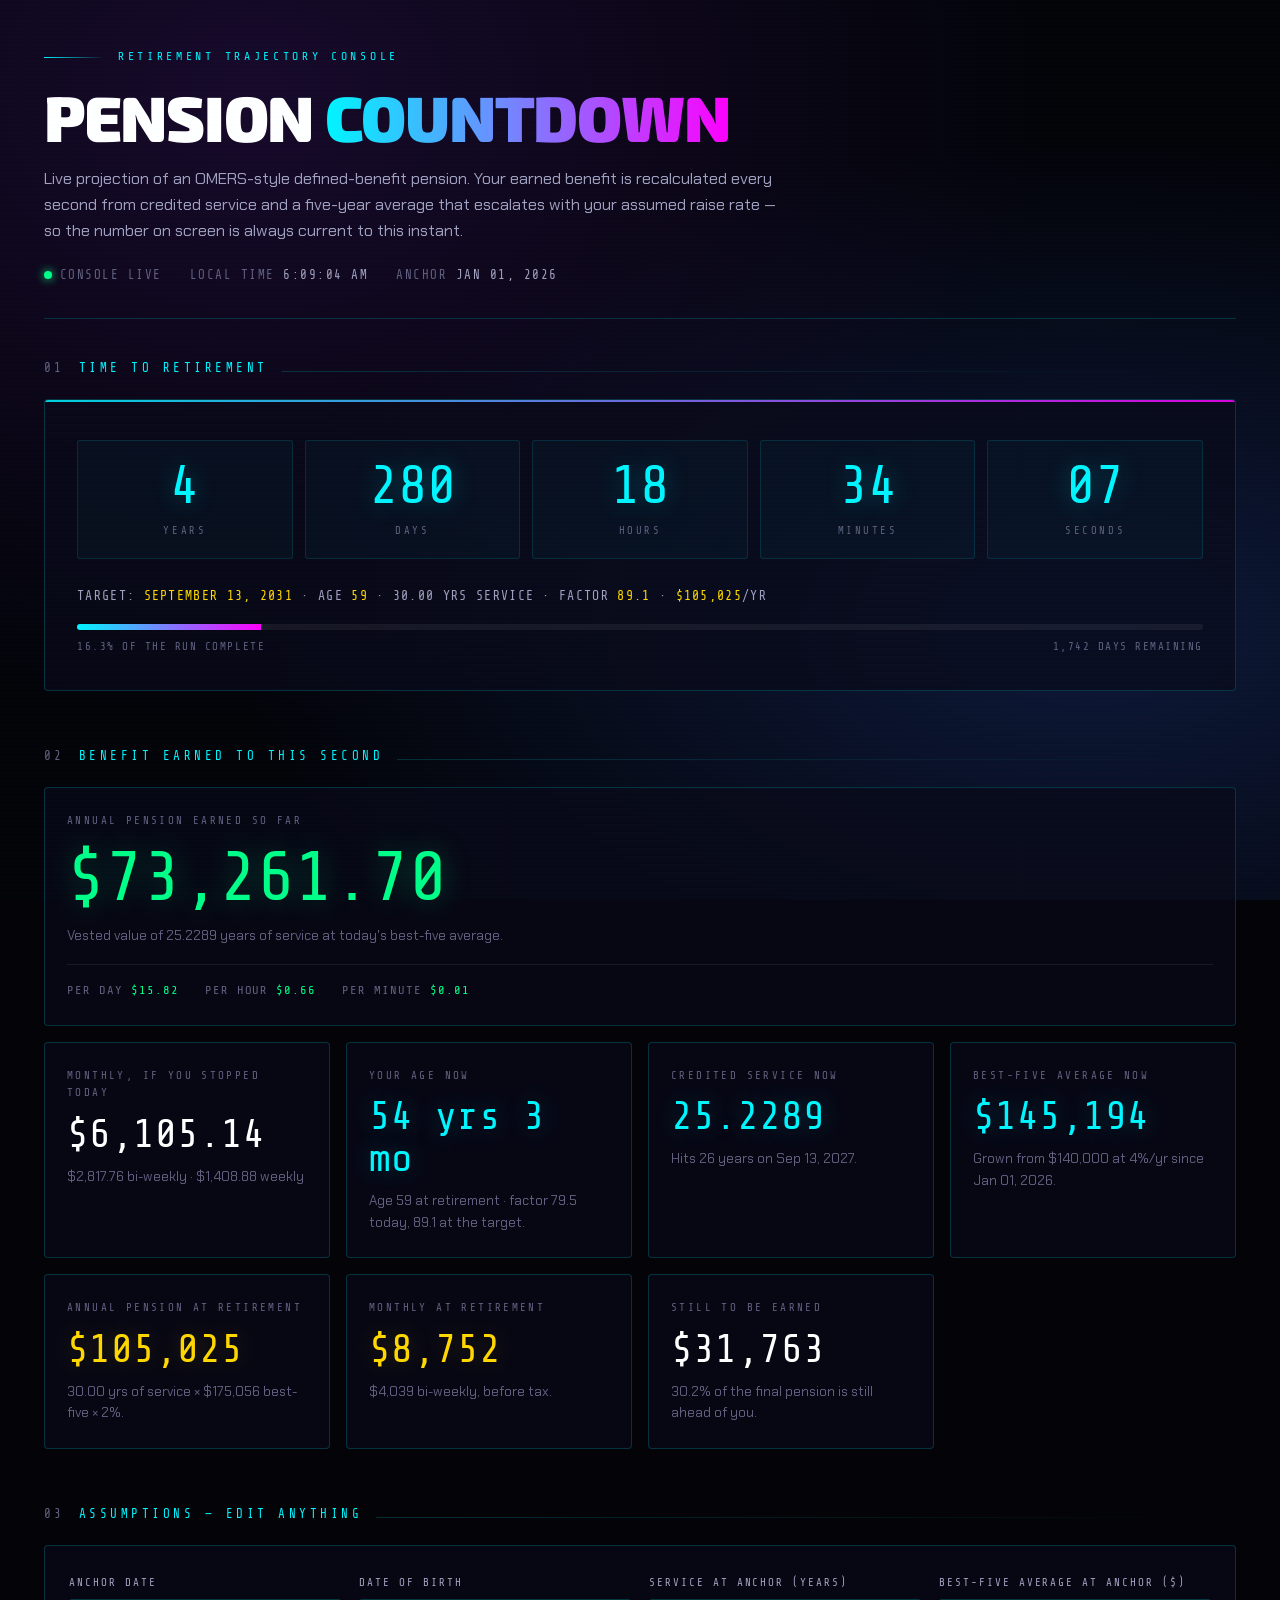
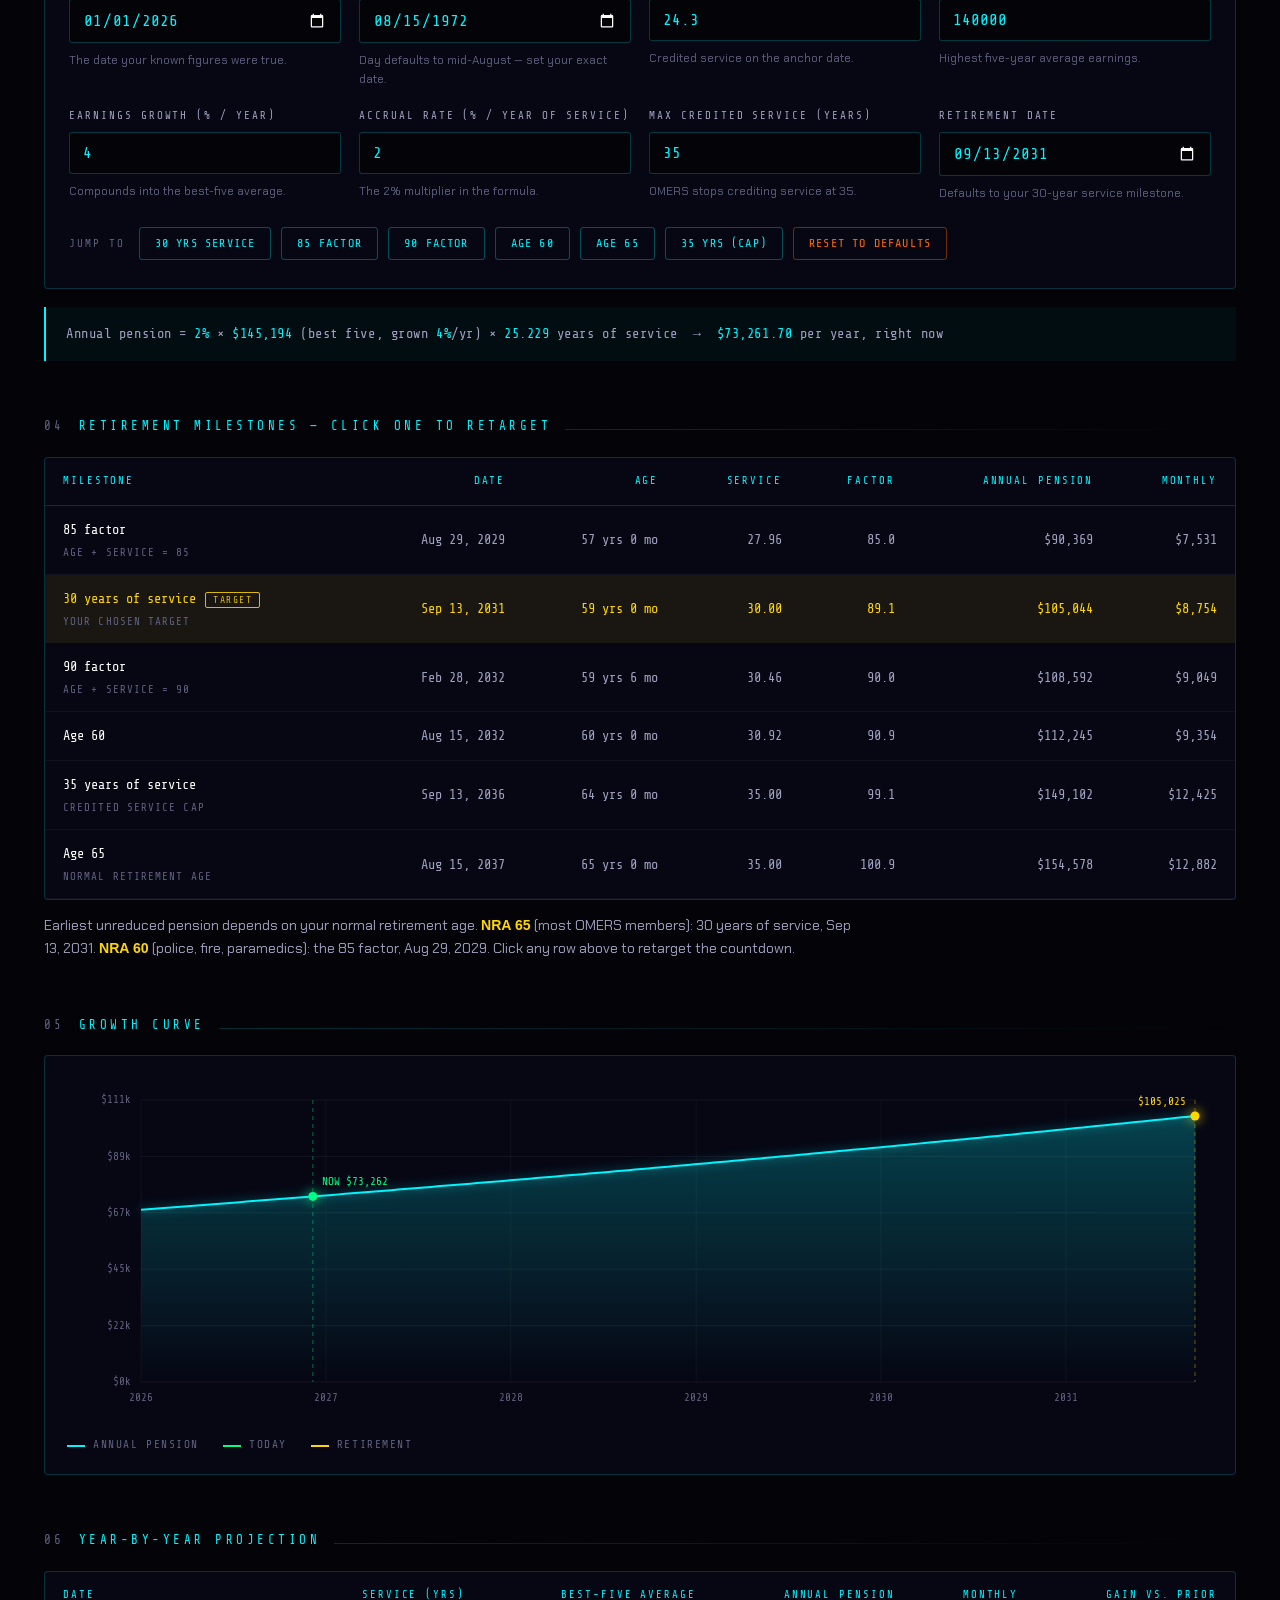
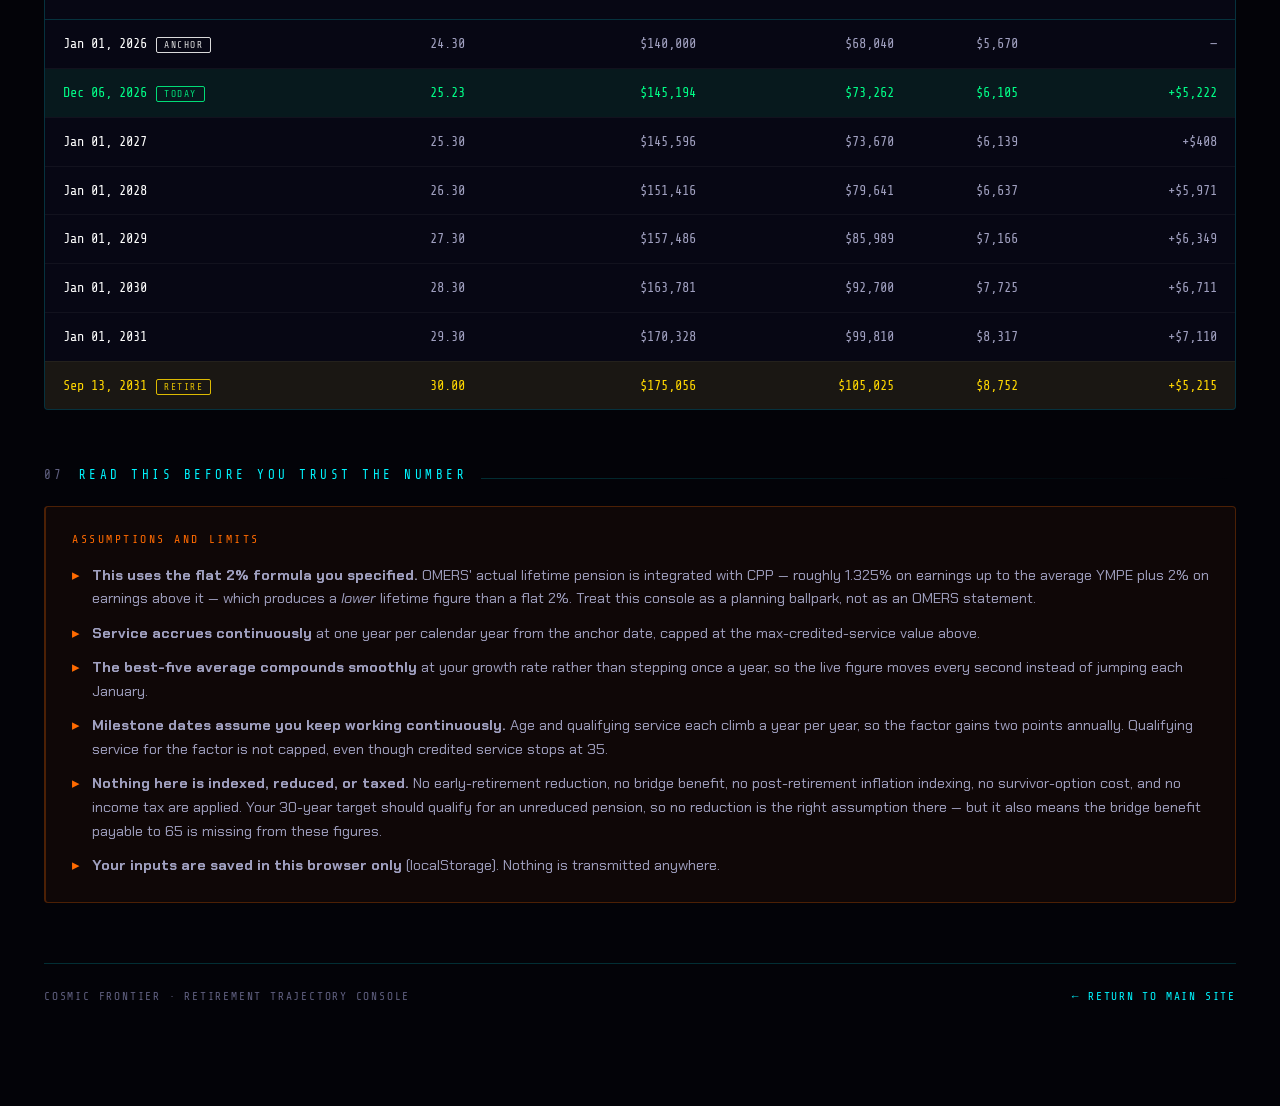
==== commit 473dbe5a: "Add age awareness and retirement milestone comparison Adds a date-of-birth input (defaulting to mid-" ====
--- a/pension.html
+++ b/pension.html
@@ -474,6 +474,27 @@
     margin-left: 9px;
     opacity: 0.85;
 }
+
+tbody tr.clickable { cursor: pointer; }
+tbody tr.clickable:focus-visible {
+    outline: 1px solid var(--plasma-cyan);
+    outline-offset: -1px;
+}
+.ms-note {
+    display: block;
+    margin-top: 3px;
+    font-size: 0.68rem;
+    letter-spacing: 0.1em;
+    text-transform: uppercase;
+    color: var(--dim-star);
+}
+.milestone-note {
+    margin-top: 14px;
+    font-size: 0.88rem;
+    color: var(--nebula-fog);
+    max-width: 90ch;
+}
+.milestone-note strong { color: var(--stellar-gold); font-weight: 600; }
 
 /* ── Notes ────────────────────────────────────────────────────── */
 .notes {
@@ -600,6 +621,12 @@
         </div>
 
         <div class="card">
+            <span class="k">Your age now</span>
+            <span class="v cyan" id="liveAge">—</span>
+            <p class="sub" id="liveAgeSub">—</p>
+        </div>
+
+        <div class="card">
             <span class="k">Credited service now</span>
             <span class="v cyan" id="liveService">—</span>
             <p class="sub" id="liveServiceSub">—</p>
@@ -641,6 +668,11 @@
             <span class="hint">The date your known figures were true.</span>
         </div>
         <div class="field">
+            <label for="inBirthDate">Date of birth</label>
+            <input type="date" id="inBirthDate" value="1972-08-15">
+            <span class="hint">Day defaults to mid-August — set your exact date.</span>
+        </div>
+        <div class="field">
             <label for="inService">Service at anchor (years)</label>
             <input type="number" id="inService" value="24.3" step="0.1" min="0" max="45">
             <span class="hint">Credited service on the anchor date.</span>
@@ -673,9 +705,12 @@
 
         <div class="presets">
             <span class="plabel">Jump to</span>
-            <button class="chip" type="button" data-service="30">30 years of service</button>
-            <button class="chip" type="button" data-service="32">32 years</button>
-            <button class="chip" type="button" data-service="35">35 years (cap)</button>
+            <button class="chip" type="button" data-service="30">30 yrs service</button>
+            <button class="chip" type="button" data-factor="85">85 factor</button>
+            <button class="chip" type="button" data-factor="90">90 factor</button>
+            <button class="chip" type="button" data-age="60">Age 60</button>
+            <button class="chip" type="button" data-age="65">Age 65</button>
+            <button class="chip" type="button" data-service="35">35 yrs (cap)</button>
             <button class="chip warn" type="button" id="resetBtn">Reset to defaults</button>
         </div>
     </div>
@@ -687,9 +722,31 @@
     </div>
 </section>
 
+<!-- ══ MILESTONES ══ -->
+<section>
+    <div class="sec-title"><span class="num">04</span><span>Retirement milestones — click one to retarget</span></div>
+    <div class="table-scroll">
+        <table>
+            <thead>
+                <tr>
+                    <th>Milestone</th>
+                    <th>Date</th>
+                    <th>Age</th>
+                    <th>Service</th>
+                    <th>Factor</th>
+                    <th>Annual pension</th>
+                    <th>Monthly</th>
+                </tr>
+            </thead>
+            <tbody id="msBody"></tbody>
+        </table>
+    </div>
+    <p class="milestone-note" id="milestoneNote">—</p>
+</section>
+
 <!-- ══ CHART ══ -->
 <section>
-    <div class="sec-title"><span class="num">04</span><span>Growth curve</span></div>
+    <div class="sec-title"><span class="num">05</span><span>Growth curve</span></div>
     <div class="chart-panel">
         <div class="chart-wrap"><canvas id="growthChart"></canvas></div>
         <div class="legend">
@@ -702,7 +759,7 @@
 
 <!-- ══ TABLE ══ -->
 <section>
-    <div class="sec-title"><span class="num">05</span><span>Year-by-year projection</span></div>
+    <div class="sec-title"><span class="num">06</span><span>Year-by-year projection</span></div>
     <div class="table-scroll">
         <table>
             <thead>
@@ -722,7 +779,7 @@
 
 <!-- ══ NOTES ══ -->
 <section>
-    <div class="sec-title"><span class="num">06</span><span>Read this before you trust the number</span></div>
+    <div class="sec-title"><span class="num">07</span><span>Read this before you trust the number</span></div>
     <div class="notes">
         <h3>Assumptions and limits</h3>
         <ul>
@@ -734,9 +791,14 @@
                 anchor date, capped at the max-credited-service value above.</li>
             <li><strong>The best-five average compounds smoothly</strong> at your growth rate rather than
                 stepping once a year, so the live figure moves every second instead of jumping each January.</li>
+            <li><strong>Milestone dates assume you keep working continuously.</strong> Age and qualifying
+                service each climb a year per year, so the factor gains two points annually. Qualifying
+                service for the factor is not capped, even though credited service stops at 35.</li>
             <li><strong>Nothing here is indexed, reduced, or taxed.</strong> No early-retirement reduction,
                 no bridge benefit, no post-retirement inflation indexing, no survivor-option cost, and no
-                income tax are applied.</li>
+                income tax are applied. Your 30-year target should qualify for an unreduced pension, so
+                no reduction is the right assumption there — but it also means the bridge benefit payable
+                to 65 is missing from these figures.</li>
             <li><strong>Your inputs are saved in this browser only</strong> (localStorage). Nothing is
                 transmitted anywhere.</li>
         </ul>
@@ -761,20 +823,22 @@
 
 const DEFAULTS = {
     anchorDate: '2026-01-01',
+    birthDate:  '1972-08-15',   // age 53 on the anchor date, August birthday
     service:    24.3,
     best5:      140000,
     growth:     4,
     accrual:    2,
     cap:        35,
-    retireDate: null      // derived: the 30-year service milestone
+    retireDate: null            // derived: the 30-year service milestone
 };
 
-const STORE_KEY = 'cf-pension-console-v1';
+const STORE_KEY = 'cf-pension-console-v2';
 
 const el = id => document.getElementById(id);
 
 const inputs = {
     anchorDate: el('inAnchorDate'),
+    birthDate:  el('inBirthDate'),
     service:    el('inService'),
     best5:      el('inBest5'),
     growth:     el('inGrowth'),
@@ -814,6 +878,7 @@
     };
     return {
         anchor,
+        birth:   parseDate(inputs.birthDate.value) || parseDate(DEFAULTS.birthDate),
         service: Math.max(0, num(inputs.service, DEFAULTS.service)),
         best5:   Math.max(0, num(inputs.best5,   DEFAULTS.best5)),
         growth:  Math.max(0, num(inputs.growth,  DEFAULTS.growth)) / 100,
@@ -830,13 +895,38 @@
     const service = Math.min(Math.max(rawService, 0), cfg.cap);
     const best5 = cfg.best5 * Math.pow(1 + cfg.growth, elapsedYears);
     const annual = cfg.accrual * best5 * service;
-    return { elapsedYears, rawService, service, best5, annual, capped: rawService > cfg.cap };
+    const age = (when - cfg.birth) / MS_YEAR;
+    /* Qualifying service drives the age+service factor and is not capped. */
+    const factor = age + Math.max(rawService, 0);
+    return { elapsedYears, rawService, service, best5, annual, age, factor, capped: rawService > cfg.cap };
 }
 
 /* Date on which credited service reaches `target` years. */
 function dateAtService(cfg, target) {
     const years = target - cfg.service;
     return new Date(cfg.anchor.getTime() + years * MS_YEAR);
+}
+
+/* Birthday on which the member turns `target`. */
+function dateAtAge(cfg, target) {
+    const d = new Date(cfg.birth.getTime());
+    d.setFullYear(d.getFullYear() + Math.round(target));
+    return d;
+}
+
+/* Date on which age + qualifying service reaches `target`.
+   Both climb at one year per year, so the factor gains two points a year. */
+function dateAtFactor(cfg, target) {
+    const factorAtAnchor = (cfg.anchor - cfg.birth) / MS_YEAR + cfg.service;
+    const years = (target - factorAtAnchor) / 2;
+    return new Date(cfg.anchor.getTime() + years * MS_YEAR);
+}
+
+/* Age formatted as "59 yrs 1 mo". */
+function ageLabel(years) {
+    const whole = Math.floor(years);
+    const months = Math.floor((years - whole) * 12);
+    return `${whole} yr${whole === 1 ? '' : 's'} ${months} mo`;
 }
 
 /* ── Countdown breakdown ──────────────────────────────────────── */
@@ -872,6 +962,7 @@
 }
 function applyDefaults() {
     inputs.anchorDate.value = DEFAULTS.anchorDate;
+    inputs.birthDate.value  = DEFAULTS.birthDate;
     inputs.service.value    = DEFAULTS.service;
     inputs.best5.value      = DEFAULTS.best5;
     inputs.growth.value     = DEFAULTS.growth;
@@ -906,7 +997,9 @@
 
     el('retireLine').innerHTML = reached
         ? `Retirement date reached — <strong>${DATE_FMT.format(retire)}</strong> · final pension <strong>${money0(retireState.annual)}</strong>/yr`
-        : `Target: <strong>${DATE_FMT.format(retire)}</strong> · ${retireState.service.toFixed(2)} years of service · <strong>${money0(retireState.annual)}</strong>/yr`;
+        : `Target: <strong>${DATE_FMT.format(retire)}</strong> · age <strong>${Math.floor(retireState.age)}</strong> · ` +
+          `${retireState.service.toFixed(2)} yrs service · factor <strong>${retireState.factor.toFixed(1)}</strong> · ` +
+          `<strong>${money0(retireState.annual)}</strong>/yr`;
 
     /* Progress from anchor → retirement */
     const span = retire - cfg.anchor;
@@ -926,6 +1019,11 @@
     el('liveMonthly').textContent = money2(nowState.annual / 12);
     el('liveBiweekly').innerHTML = `<em>${money2(nowState.annual / 26)} bi-weekly · ${money2(nowState.annual / 52)} weekly</em>`;
 
+    el('liveAge').textContent = ageLabel(nowState.age);
+    el('liveAgeSub').innerHTML = reached
+        ? `<em>Factor ${nowState.factor.toFixed(1)}.</em>`
+        : `<em>Age ${Math.floor(retireState.age)} at retirement · factor ${nowState.factor.toFixed(1)} today, ${retireState.factor.toFixed(1)} at the target.</em>`;
+
     el('liveService').textContent = nowState.service.toFixed(4);
     const nextWhole = Math.min(Math.ceil(nowState.rawService + 1e-9), cfg.cap);
     el('liveServiceSub').innerHTML = nowState.rawService >= cfg.cap
@@ -962,6 +1060,74 @@
 
     /* Chart marker for "today" rides along with the clock */
     if (chartPoints) drawChart(nowState, retireState);
+}
+
+/* ── Milestones ───────────────────────────────────────────────── */
+function milestoneList() {
+    return [
+        { name: '85 factor',           date: dateAtFactor(cfg, 85),  note: 'age + service = 85' },
+        { name: '90 factor',           date: dateAtFactor(cfg, 90),  note: 'age + service = 90' },
+        { name: '30 years of service', date: dateAtService(cfg, 30), note: 'your chosen target' },
+        { name: 'Age 60',              date: dateAtAge(cfg, 60),     note: '' },
+        { name: 'Age 65',              date: dateAtAge(cfg, 65),     note: 'normal retirement age' },
+        { name: '35 years of service', date: dateAtService(cfg, 35), note: 'credited service cap' }
+    ].sort((a, b) => a.date - b.date);
+}
+
+function renderMilestones() {
+    const body = el('msBody');
+    const target = cfg.retire.getTime();
+    body.innerHTML = '';
+
+    const list = milestoneList();
+    for (const ms of list) {
+        const s = projectAt(cfg, ms.date);
+        const isTarget = Math.abs(ms.date.getTime() - target) < MS_DAY;
+
+        const tr = document.createElement('tr');
+        tr.className = 'clickable' + (isTarget ? ' retire-row' : '');
+        tr.tabIndex = 0;
+        tr.title = 'Set this as the retirement target';
+
+        const tag = isTarget ? '<span class="tag">TARGET</span>' : '';
+        const note = ms.note ? `<span class="ms-note">${ms.note}</span>` : '';
+
+        tr.innerHTML =
+            `<td>${ms.name}${tag}${note}</td>` +
+            `<td>${SHORT_FMT.format(ms.date)}</td>` +
+            `<td>${ageLabel(s.age)}</td>` +
+            `<td>${s.service.toFixed(2)}</td>` +
+            `<td>${s.factor.toFixed(1)}</td>` +
+            `<td>${money0(s.annual)}</td>` +
+            `<td>${money0(s.annual / 12)}</td>`;
+
+        const pick = () => {
+            inputs.retireDate.value = toInputValue(ms.date);
+            rebuild();
+        };
+        tr.addEventListener('click', pick);
+        tr.addEventListener('keydown', e => {
+            if (e.key === 'Enter' || e.key === ' ') { e.preventDefault(); pick(); }
+        });
+
+        body.appendChild(tr);
+    }
+
+    /* Earliest unreduced route, resolved separately for each normal retirement age.
+       NRA 65 members qualify on 30 years of service or the 90 factor; NRA 60
+       members (police, fire, paramedics) on 30 years or the 85 factor. */
+    const thirty = { label: '30 years of service', date: dateAtService(cfg, 30) };
+    const nra65 = [thirty, { label: 'the 90 factor', date: dateAtFactor(cfg, 90) }]
+        .sort((a, b) => a.date - b.date)[0];
+    const nra60 = [thirty, { label: 'the 85 factor', date: dateAtFactor(cfg, 85) }]
+        .sort((a, b) => a.date - b.date)[0];
+
+    el('milestoneNote').innerHTML =
+        `Earliest unreduced pension depends on your normal retirement age. ` +
+        `<strong>NRA 65</strong> (most OMERS members): ${nra65.label}, ` +
+        `${SHORT_FMT.format(nra65.date)}. <strong>NRA 60</strong> (police, fire, paramedics): ` +
+        `${nra60.label}, ${SHORT_FMT.format(nra60.date)}. ` +
+        `Click any row above to retarget the countdown.`;
 }
 
 /* ── Projection table ─────────────────────────────────────────── */
@@ -1167,6 +1333,7 @@
 
     el('anchorEcho').textContent = SHORT_FMT.format(cfg.anchor);
     buildChartPoints();
+    renderMilestones();
     renderTable();
     renderLive();
     save();
@@ -1177,12 +1344,20 @@
     input.addEventListener('change', rebuild);
 }
 
-document.querySelectorAll('.chip[data-service]').forEach(btn => {
+document.querySelectorAll('.chip[data-service], .chip[data-factor], .chip[data-age]').forEach(btn => {
     btn.addEventListener('click', () => {
-        const target = parseFloat(btn.dataset.service);
         const current = readConfig();
-        inputs.retireDate.value = toInputValue(dateAtService(current, target));
-        if (target > current.cap) inputs.cap.value = target;
+        let date;
+        if (btn.dataset.service !== undefined) {
+            const target = parseFloat(btn.dataset.service);
+            date = dateAtService(current, target);
+            if (target > current.cap) inputs.cap.value = target;
+        } else if (btn.dataset.factor !== undefined) {
+            date = dateAtFactor(current, parseFloat(btn.dataset.factor));
+        } else {
+            date = dateAtAge(current, parseFloat(btn.dataset.age));
+        }
+        inputs.retireDate.value = toInputValue(date);
         rebuild();
     });
 });
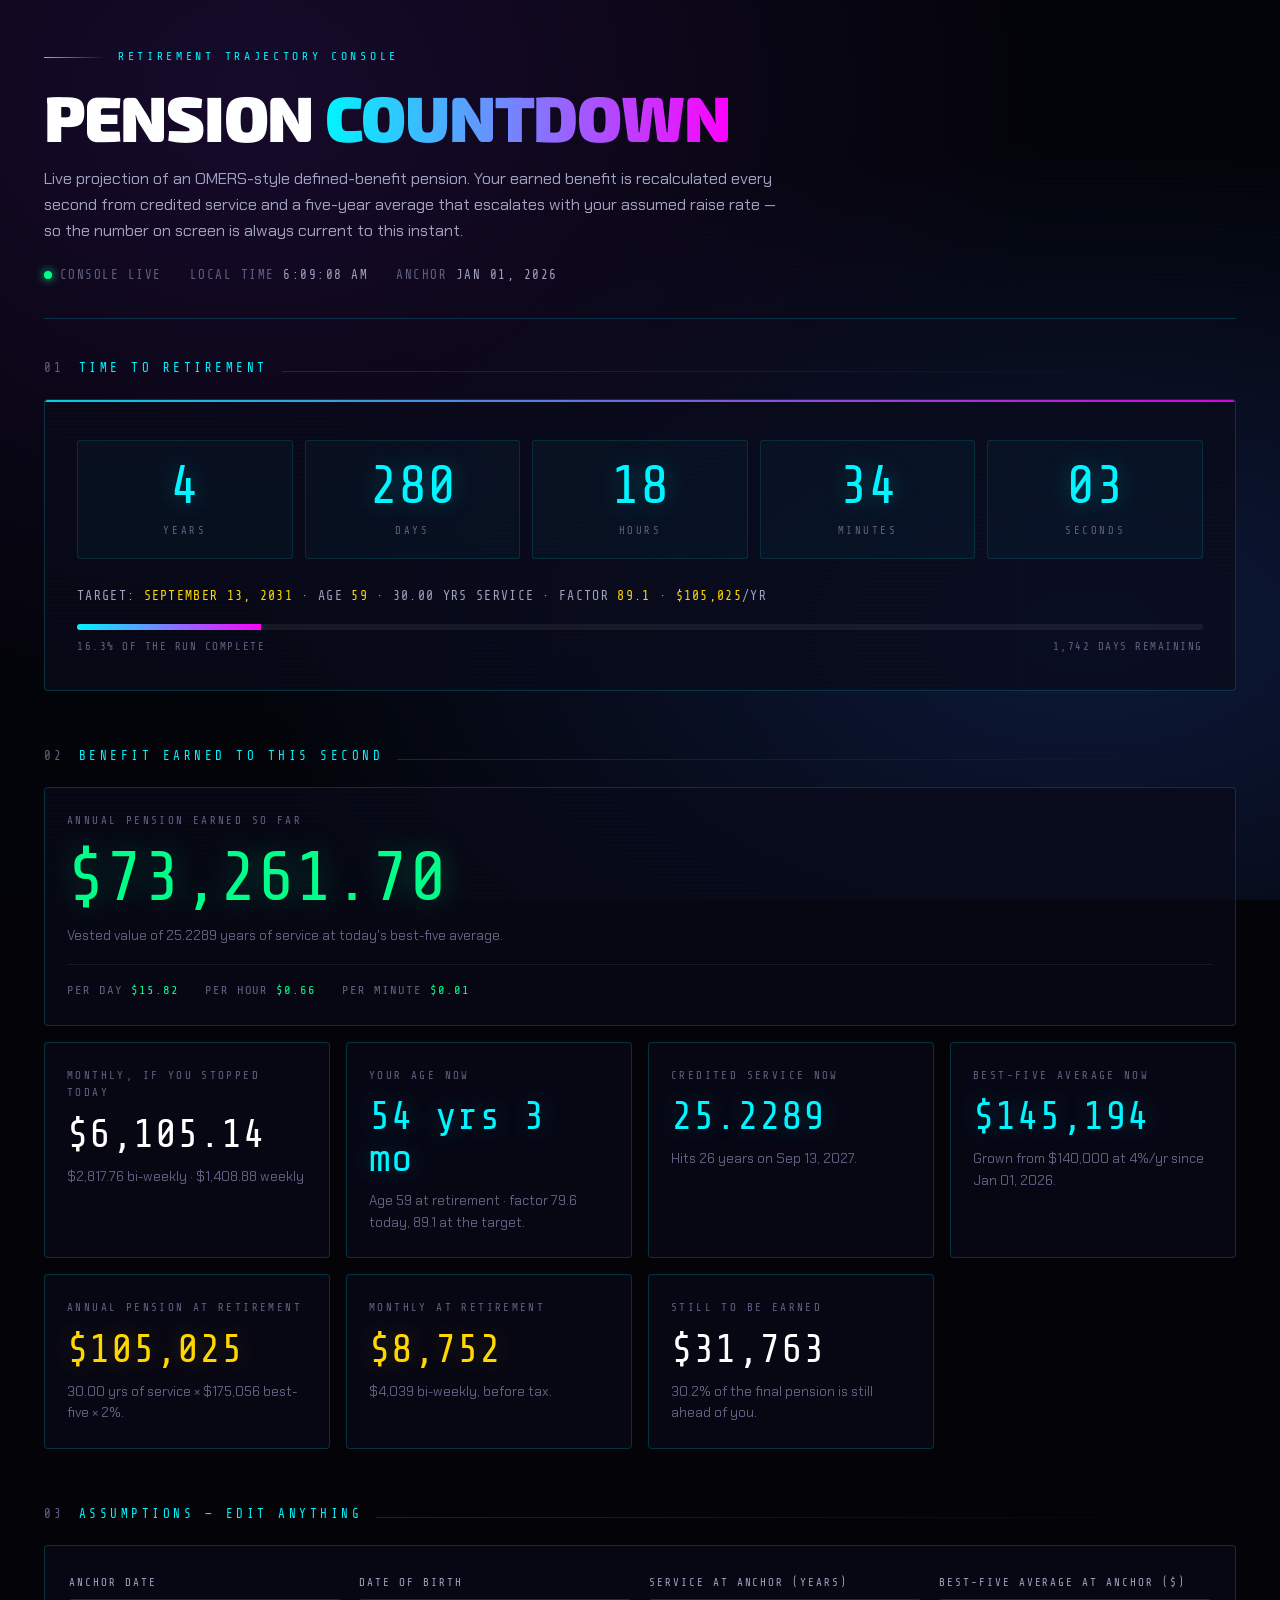
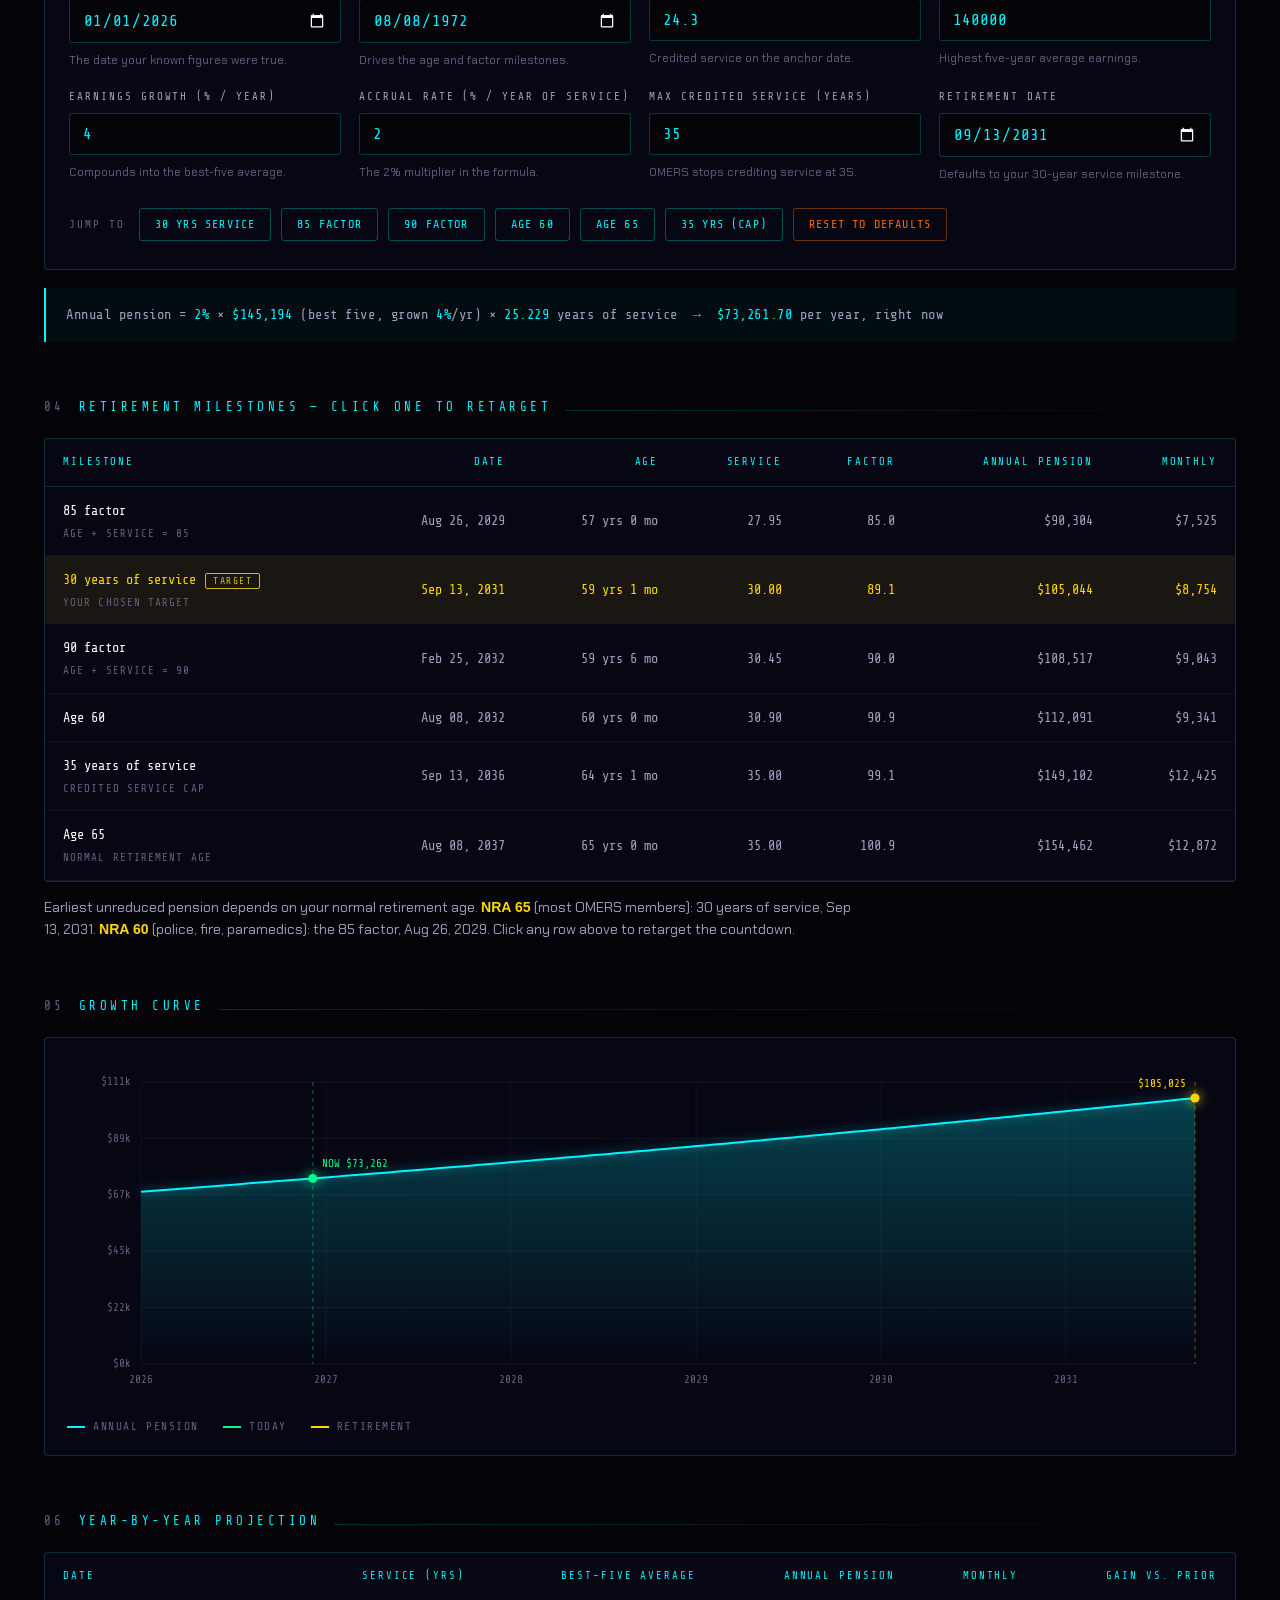
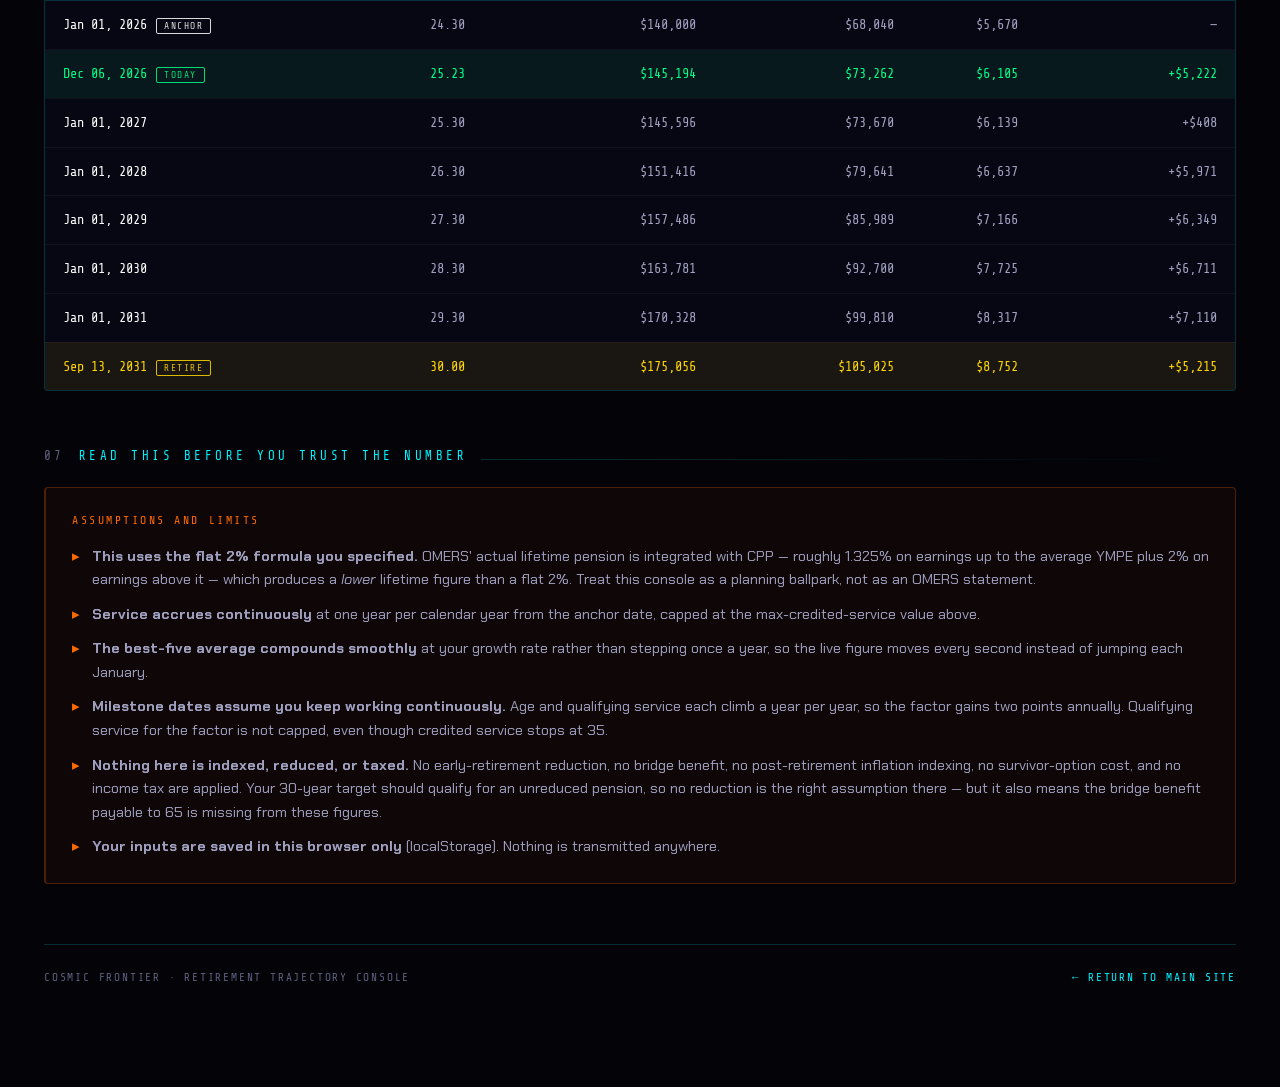
==== commit 342b9417: "Set date of birth to August 8, 1972 Replaces the mid-August placeholder with the actual birth date, " ====
--- a/pension.html
+++ b/pension.html
@@ -669,8 +669,8 @@
         </div>
         <div class="field">
             <label for="inBirthDate">Date of birth</label>
-            <input type="date" id="inBirthDate" value="1972-08-15">
-            <span class="hint">Day defaults to mid-August — set your exact date.</span>
+            <input type="date" id="inBirthDate" value="1972-08-08">
+            <span class="hint">Drives the age and factor milestones.</span>
         </div>
         <div class="field">
             <label for="inService">Service at anchor (years)</label>
@@ -823,7 +823,7 @@
 
 const DEFAULTS = {
     anchorDate: '2026-01-01',
-    birthDate:  '1972-08-15',   // age 53 on the anchor date, August birthday
+    birthDate:  '1972-08-08',   // age 53 on the anchor date
     service:    24.3,
     best5:      140000,
     growth:     4,
@@ -832,7 +832,7 @@
     retireDate: null            // derived: the 30-year service milestone
 };
 
-const STORE_KEY = 'cf-pension-console-v2';
+const STORE_KEY = 'cf-pension-console-v3';
 
 const el = id => document.getElementById(id);
 
